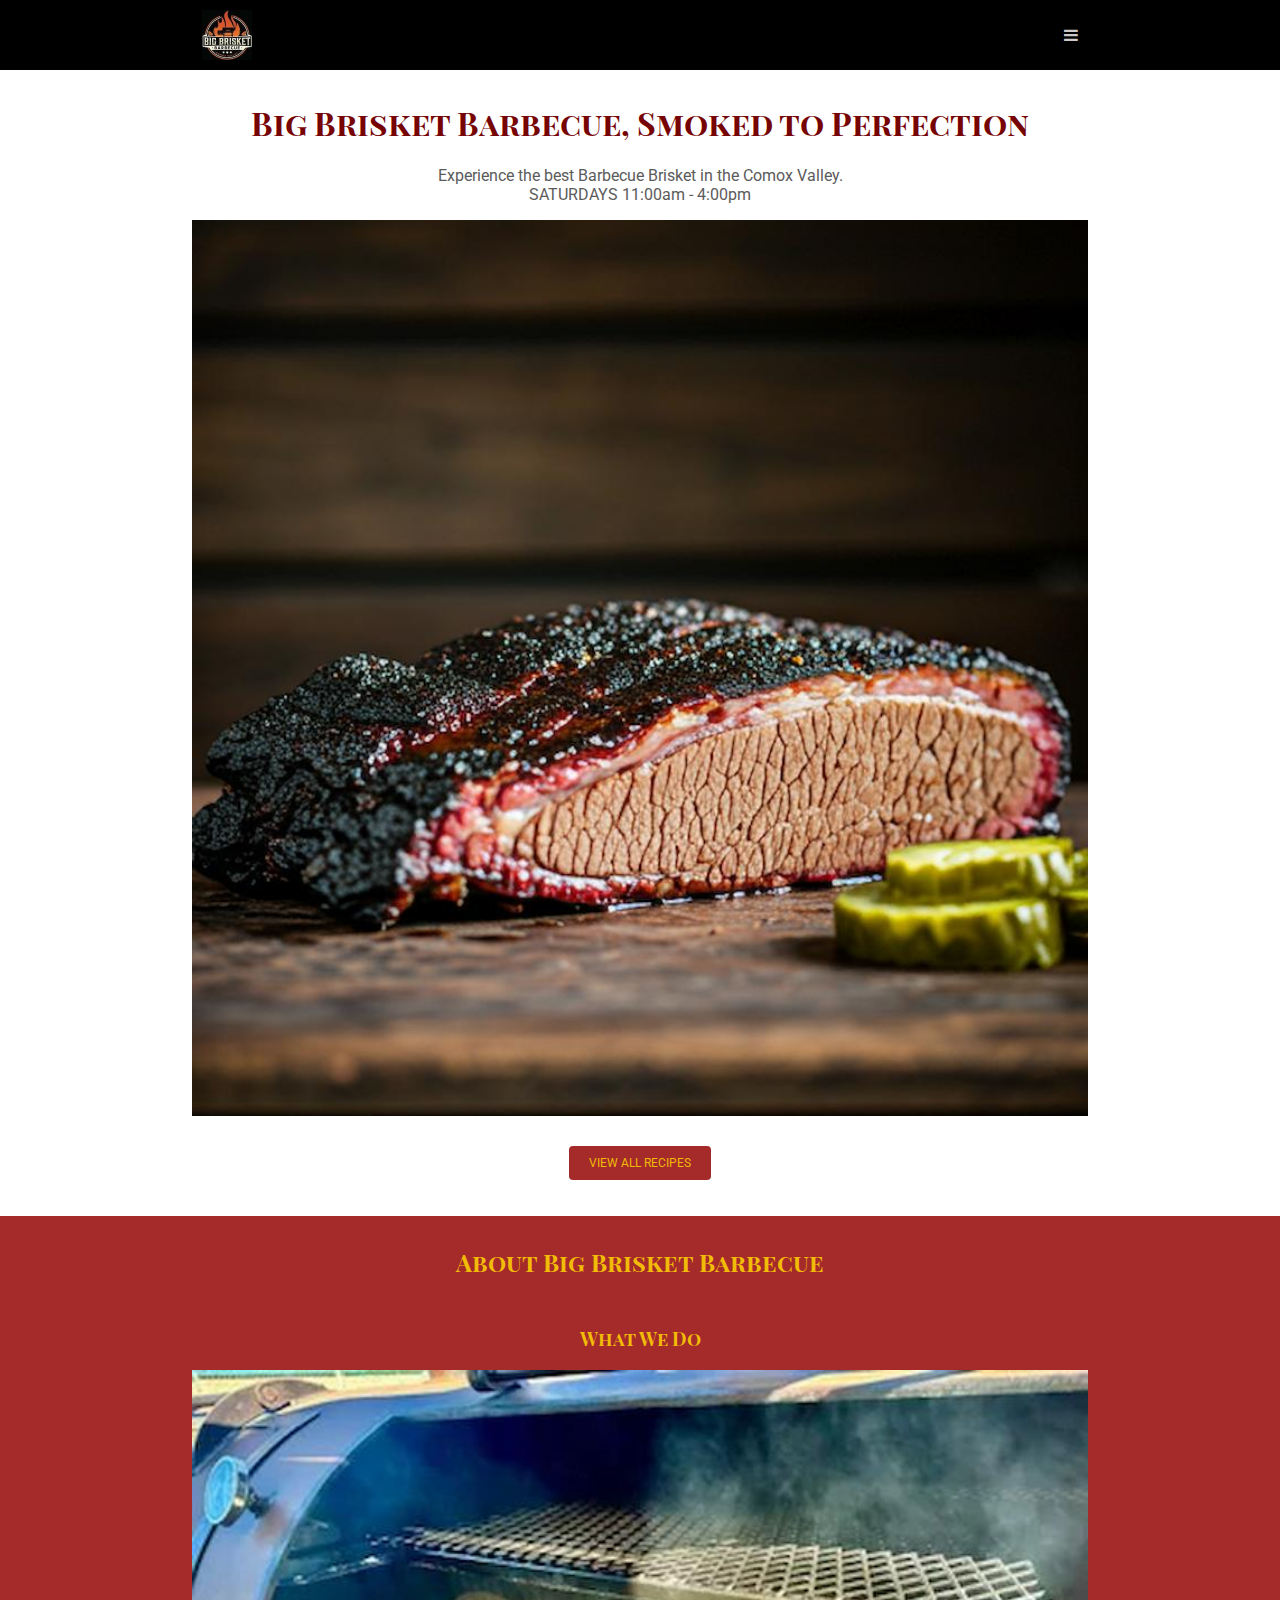
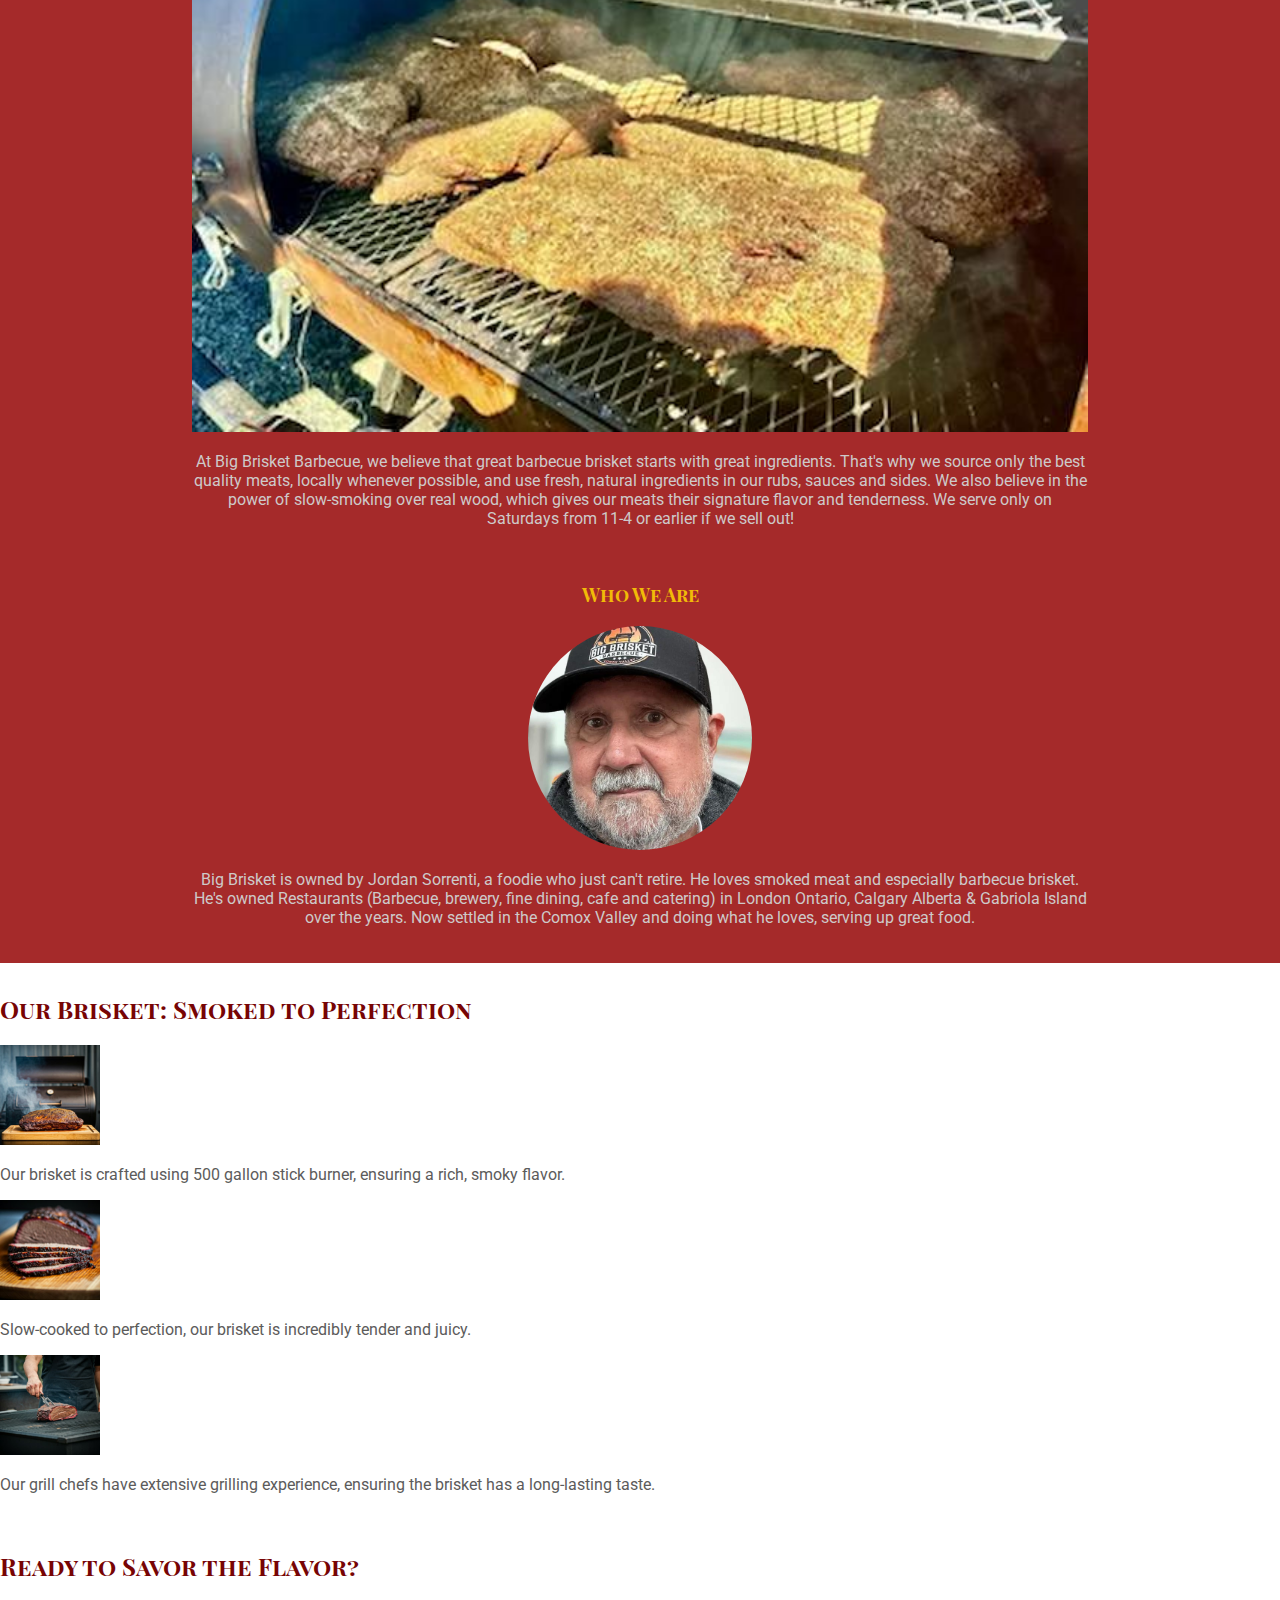
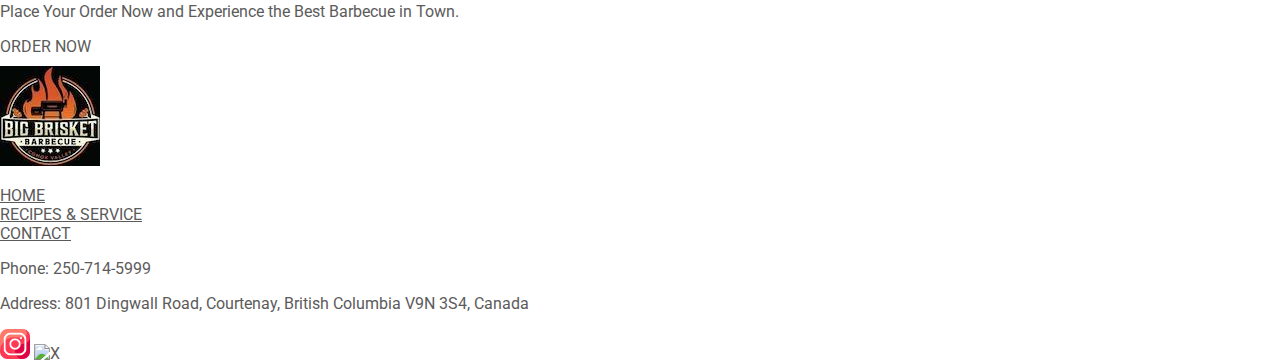
==== index.html @ aea3f378 "Style about-us section" ====
<!DOCTYPE html>
<html lang="en">

<head>
  <meta charset="UTF-8">
  <meta name="viewport" content="width=device-width, initial-scale=1.0">
  <title>Project</title>
  <link rel="stylesheet" href="style.css">
  <link rel="preconnect" href="https://fonts.googleapis.com">
  <link rel="preconnect" href="https://fonts.gstatic.com" crossorigin>
  <link rel="stylesheet" href="https://cdnjs.cloudflare.com/ajax/libs/font-awesome/4.7.0/css/font-awesome.min.css">
  <link rel="preconnect" href="https://fonts.googleapis.com">
<link rel="preconnect" href="https://fonts.gstatic.com" crossorigin>
  <link
    href="https://fonts.googleapis.com/css2?family=Playfair+Display+SC:wght@400;700&family=Roboto:wght@400;700&display=swap"
    rel="stylesheet">
</head>

<body>
  <header class="logo-background">
    <div class="content-width">
      <img src="./images/logo.jpg" width="50" alt="Logo">
    <nav>
      <ul id="nav-items">
        <li><a href="./index.html">Home</a></li>
          <li><a href="./recipes-service.html">Recipes & Services</a></li>
        <li><a href="./contact.html">Contact</a></li>
      </ul>
        <a class="toggle" onclick="showNav()"><i class="fa fa-bars" aria-hidden="true"></i></a>
    </nav>
    </div>
  </header>
  <main>
    <section class="hero content-width">
      <h1>Big Brisket Barbecue, Smoked to Perfection</h1>
      <p>
        Experience the best Barbecue Brisket in the Comox Valley. <br>SATURDAYS 11:00am - 4:00pm
      </p>
      <img src="./images/hero.jpg" width="100" alt="Big Brisket Barbecue"> <!-- This image is generated by GPT -->
      <a class="button dark-background" href="./recipes-service.html">View All Recipes</a>
    </section>
    <section class="about-us dark-background">
      <div class="content-width"> <!-- Add div here so that background could cover whole width -->
      <h2>About Big Brisket Barbecue</h2>
      <section>
        <h3>What We Do</h3>
        <img src="./images/what-we-do.jpg" width="100" alt="What we do">
          <p>At Big Brisket Barbecue, we believe that great barbecue brisket starts with great ingredients. That's why
            we
            source only the best quality meats, locally whenever possible, and use fresh, natural ingredients in our
            rubs,
          sauces and sides. We also believe in the power of slow-smoking over real wood, which gives our meats their
          signature flavor and tenderness. We serve only on Saturdays from 11-4 or earlier if we sell out!</p>
      </section>
      <section>
        <h3>Who We Are</h3>
          <img id="who-are-we" src="./images/who-are-we.jpg" width="100" alt="Who we are">
          <p>Big Brisket is owned by Jordan Sorrenti, a foodie who just can't retire. He loves smoked meat and
            especially
          barbecue brisket. He's owned Restaurants (Barbecue, brewery, fine dining, cafe and catering) in London
          Ontario, Calgary Alberta & Gabriola Island over the years. Now settled in the Comox Valley and doing what he
          loves, serving up great food.</p>
      </section>
      </div>
    </section>
    <section class="benefits">
      <h2>Our Brisket: Smoked to Perfection</h2>
      <img src="./images/burner.jpg" width="100" alt="using 500 gallon stick burner"><!-- This image is generated by GPT -->
      <p>Our brisket is crafted using 500 gallon stick burner, ensuring a rich, smoky flavor.</p>
      <img src="./images/slow-cooked.jpg" width="100" alt="slow-cooked"><!-- This image is generated by GPT -->
      <p>Slow-cooked to perfection, our brisket is incredibly tender and juicy.</p>
      <img src="./images/skilled-chefs.jpg" width="100" alt="skilled chefs"><!-- This image is generated by GPT -->
      <p>Our grill chefs have extensive grilling experience, ensuring the brisket has a long-lasting taste.</p>
    </section>
    <section class="call-to-action">
      <h2>Ready to Savor the Flavor?</h2>
      <p>Place Your Order Now and Experience the Best Barbecue in Town.</p>
      <a href="./contact.html">Order Now</a>
    </section>
  </main>
  <footer>
    <img src="./images/logo.jpg" width="100" alt="Logo">
    <nav>
      <ul>
        <li><a href="./index.html">Home</a></li>
        <li><a href="./recipes-service.html">Recipes & Service</a></li>
        <li><a href="./contact.html">Contact</a></li>
      </ul>
    </nav>
    <p>Phone: <a href="tel: 250-714-5999">250-714-5999</a></p>
    <p>Address: 801 Dingwall Road, Courtenay, British Columbia V9N 3S4, Canada</p>
    <a><img src="./images/instagram.png" width="30" alt="Instagram"></a> <!-- This image is downloaded from www.freepik.com -->
    <a><img src="./images/x.png" width="30" alt="X"></a> <!-- This image is downloaded from www.freepik.com -->
  </footer>
  <script>
    function showNav() {
      var element = document.getElementById("nav-items");
      element.classList.toggle("show-items");
    }
  </script>
</body>

</html>
---- style.css ----
/*-------- GLOBAL STYLES --------*/
* {
    box-sizing: border-box;
    color: #5c5b5b;
}

html {
    font-size: 62.5%;
}

body {
    font-size: 1.6rem;
    font-family: "Roboto", sans-serif;
    margin: 0;
}

/*-------- TYPOGRAPHY --------*/
h1, h2, h3 {    /* Other headings are not used */
    font-family: "Playfair Display SC", serif;
    color: #770404;
}

nav {
    margin: 0;
    padding: 0;
}

a {
    text-transform: uppercase;
    text-decoration: none;
}

ul {
    list-style-type: none;
    padding: 0;
}

li a {
    text-decoration-line: underline;
}

/*-------- UTILITY ---------*/
.content-width {
    width: 70%;
    min-width: 334px;
    margin: auto;
    text-align: center;
}

.logo-background { /* for those sections including a logo */
    background-color: black;
}

.dark-background {
    background-color: brown;
}

a.button {    
  color: #f1bb08;
  border-radius: 4px;
  font-size: 1.2rem;
  padding: 10px 20px;
  margin: 26px 0;
}

section {
    padding: 10px 0;
}

/*-------- HEADER --------*/
header * {
    color: #cec9c9;
}

header div {
    display: flex;
    justify-content: space-between;
    align-items: center;
    padding: 10px;
}

header nav {
    display: flex; /* style the toggle button and navigation list */
    align-items: center;
}

header ul {
    display: none;  /* by default, show hamburger nav only */
}

ul.show-items { /* show navigation items when clicking on toggle button */
    display: flex;
    flex-direction: column;
    align-items: flex-start;
    width: auto;
    margin: 0;
    padding: 0;
    margin-right: 10px;
    font-size: xx-small;
}
/*-------- end of HEADER --------*/

/*-------- HERO SECTION --------*/
section.hero img {
    width: 100%;
}

section.hero a {
    display: inline-block;
}
/*-------- end of HERO SECTION --------*/

/*-------- ABOUT-US SECTION --------*/
section.about-us h2, h3 {
    color: #f1bb08;
}

section.about-us p {
    color: #cec9c9; 
}

section.about-us img {
    width: 100%;
}

img#who-are-we {
    width: 25%;
    border-radius: 50%;
}
/*-------- end of ABOUT-US SECTION --------*/
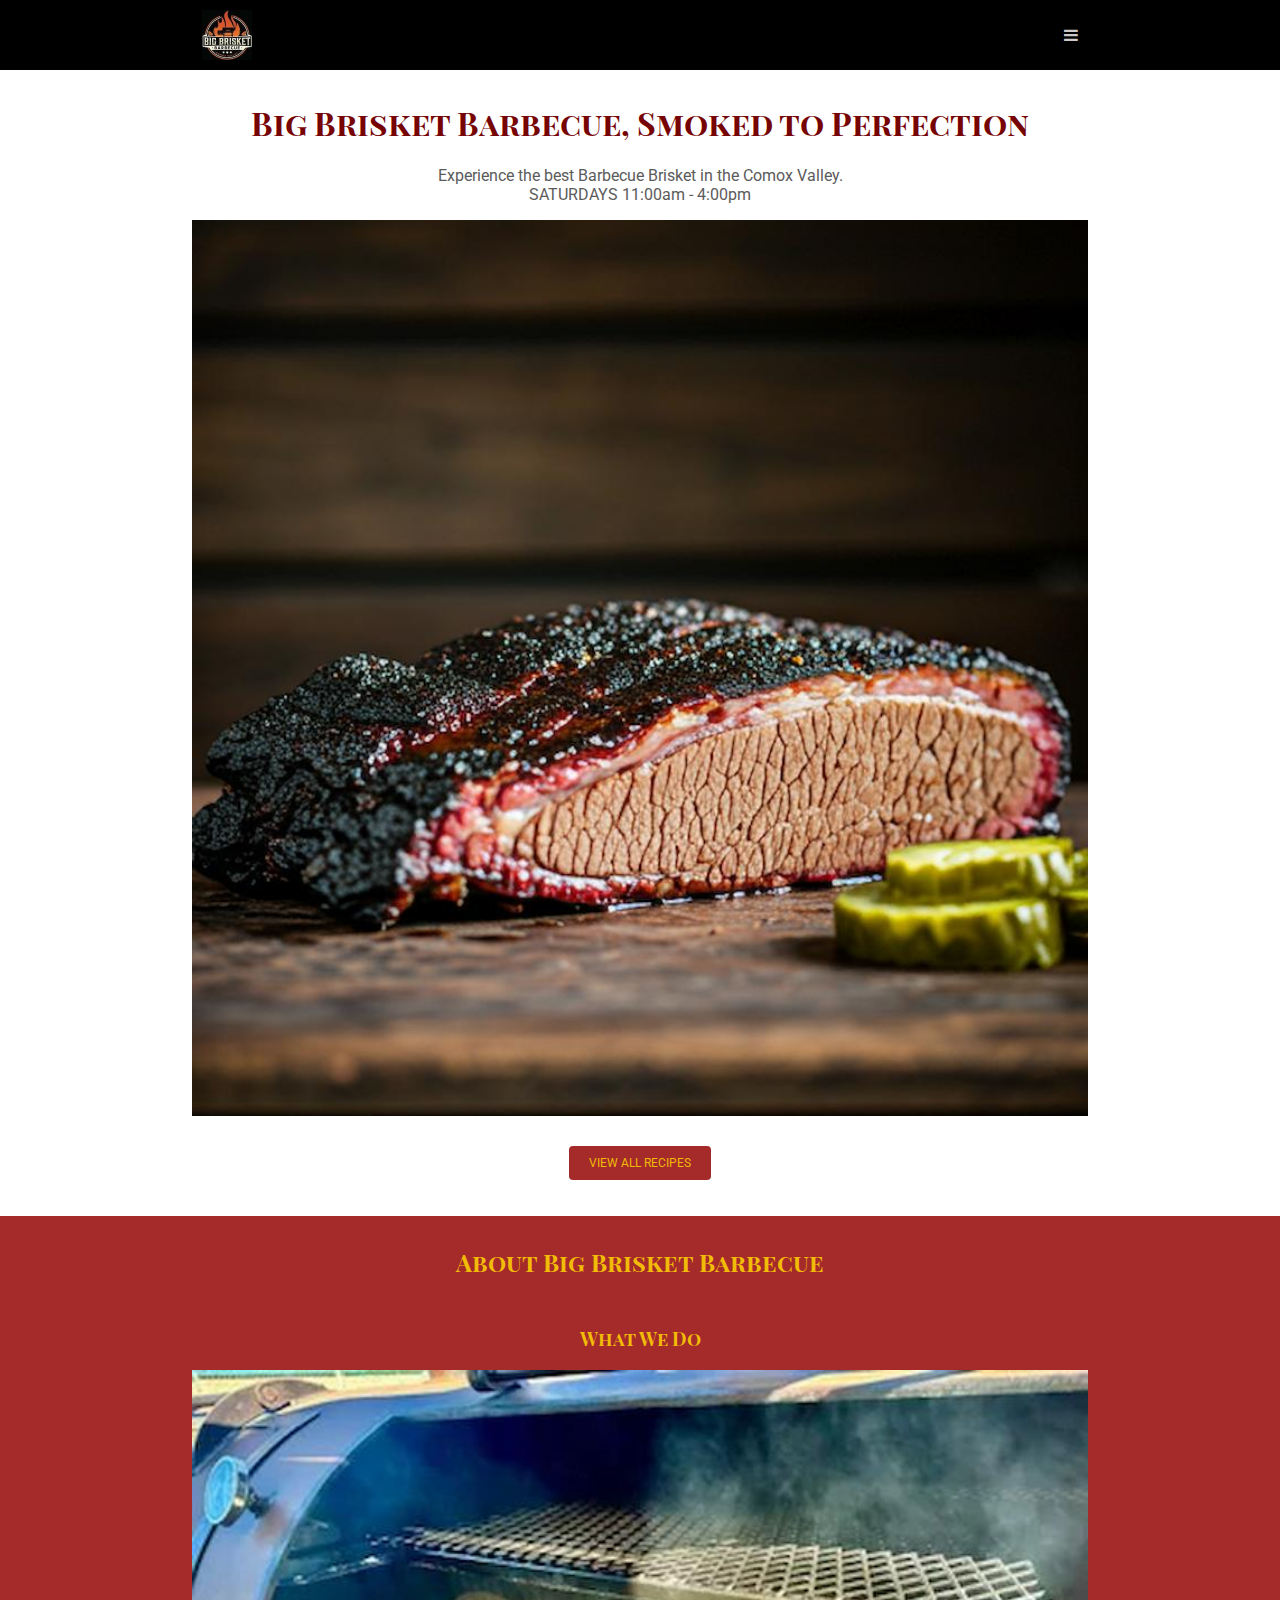
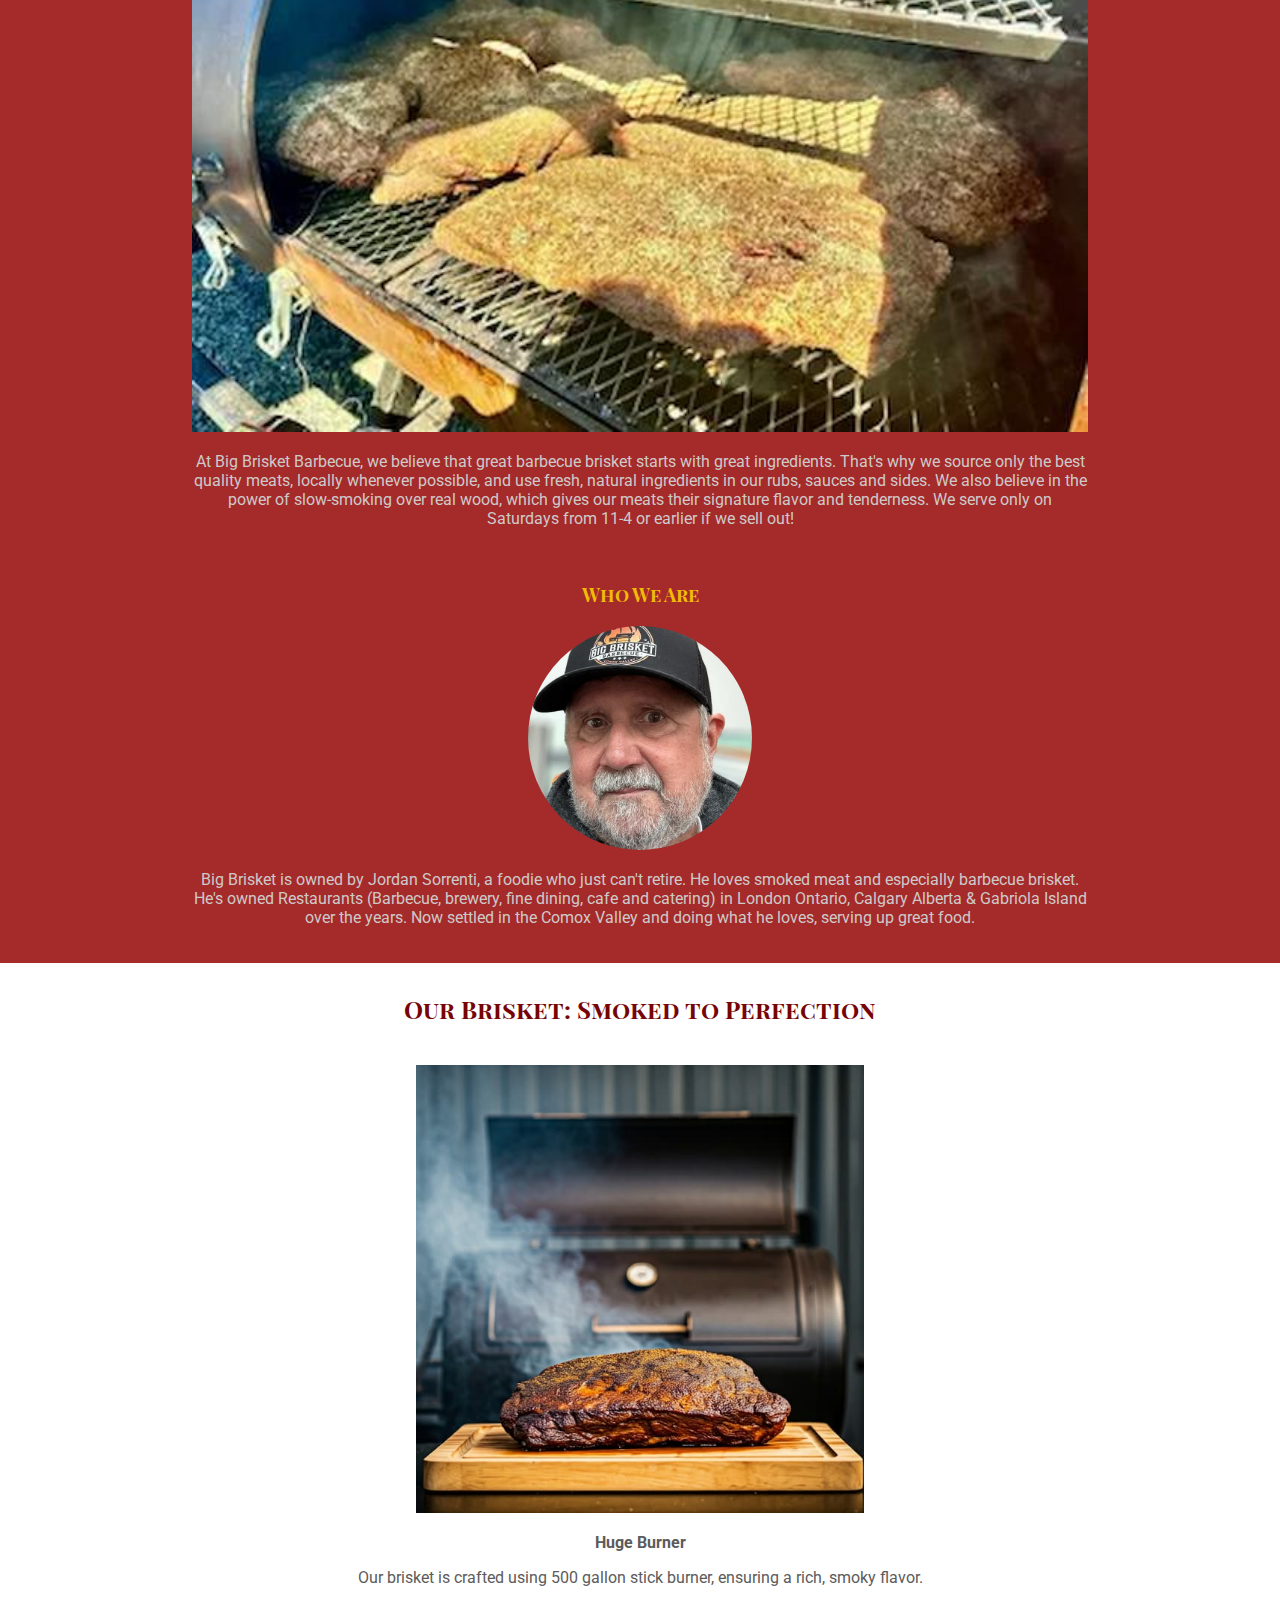
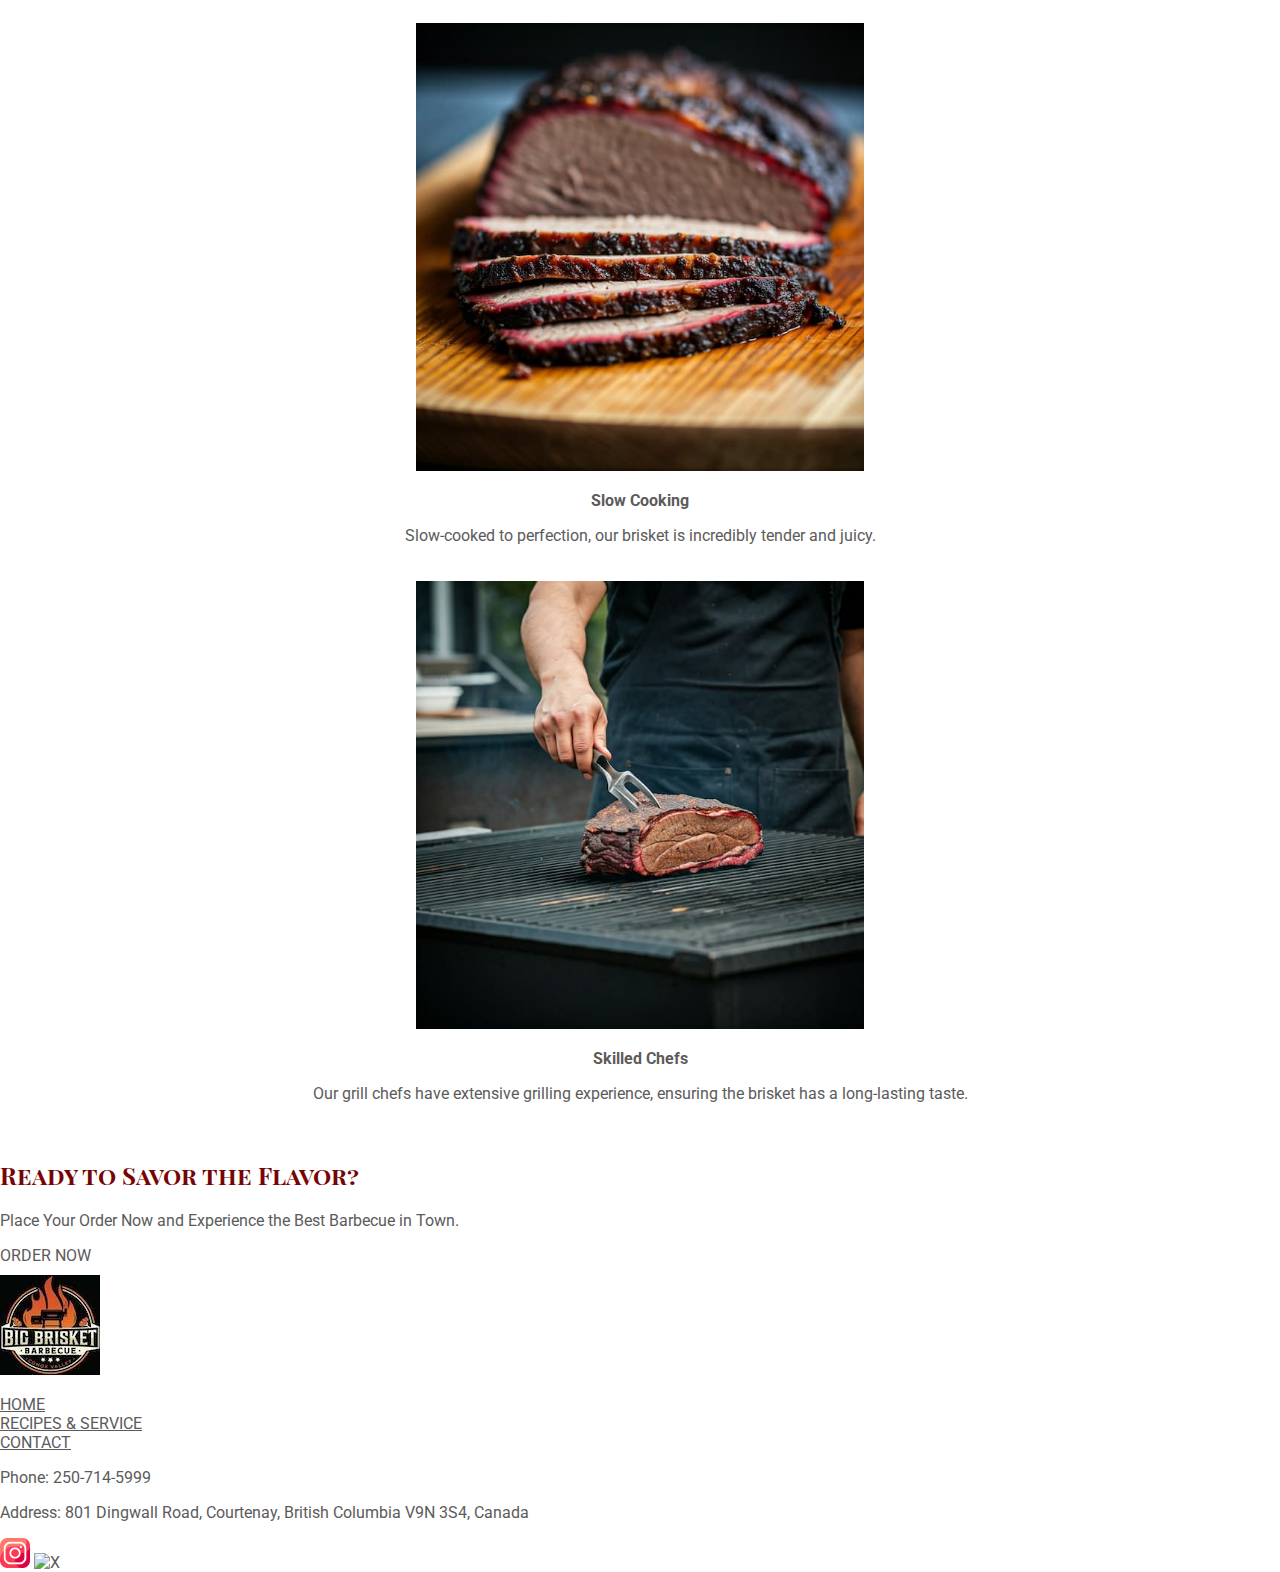
==== commit 75b2c6b6: "Style benefits section" ====
--- a/index.html
+++ b/index.html
@@ -63,14 +63,24 @@
       </section>
       </div>
     </section>
-    <section class="benefits">
+    <section class="benefits content-width">
       <h2>Our Brisket: Smoked to Perfection</h2>
-      <img src="./images/burner.jpg" width="100" alt="using 500 gallon stick burner"><!-- This image is generated by GPT -->
+      <div class="benefits">
+        <img src="./images/burner.jpg" width="100"
+          alt="using 500 gallon stick burner"><!-- This image is generated by GPT -->
+        <p><strong>Huge Burner</strong></p>
       <p>Our brisket is crafted using 500 gallon stick burner, ensuring a rich, smoky flavor.</p>
+      </div>
+      <div class="benefits">
       <img src="./images/slow-cooked.jpg" width="100" alt="slow-cooked"><!-- This image is generated by GPT -->
+        <p><strong>Slow Cooking</strong></p>
       <p>Slow-cooked to perfection, our brisket is incredibly tender and juicy.</p>
+      </div>
+      <div class="benefits">
       <img src="./images/skilled-chefs.jpg" width="100" alt="skilled chefs"><!-- This image is generated by GPT -->
+        <p><strong>Skilled Chefs</strong></p>
       <p>Our grill chefs have extensive grilling experience, ensuring the brisket has a long-lasting taste.</p>
+      </div>
     </section>
     <section class="call-to-action">
       <h2>Ready to Savor the Flavor?</h2>
--- a/style.css
+++ b/style.css
@@ -129,3 +129,13 @@
 }
 /*-------- end of ABOUT-US SECTION --------*/
 
+/*-------- BENEFITS SECTION --------*/
+section.benefits div.benefits {
+    padding-top: 20px;
+}
+
+section.benefits img {
+    width: 50%;
+}
+/*-------- end of BENEFITS SECTION --------*/
+
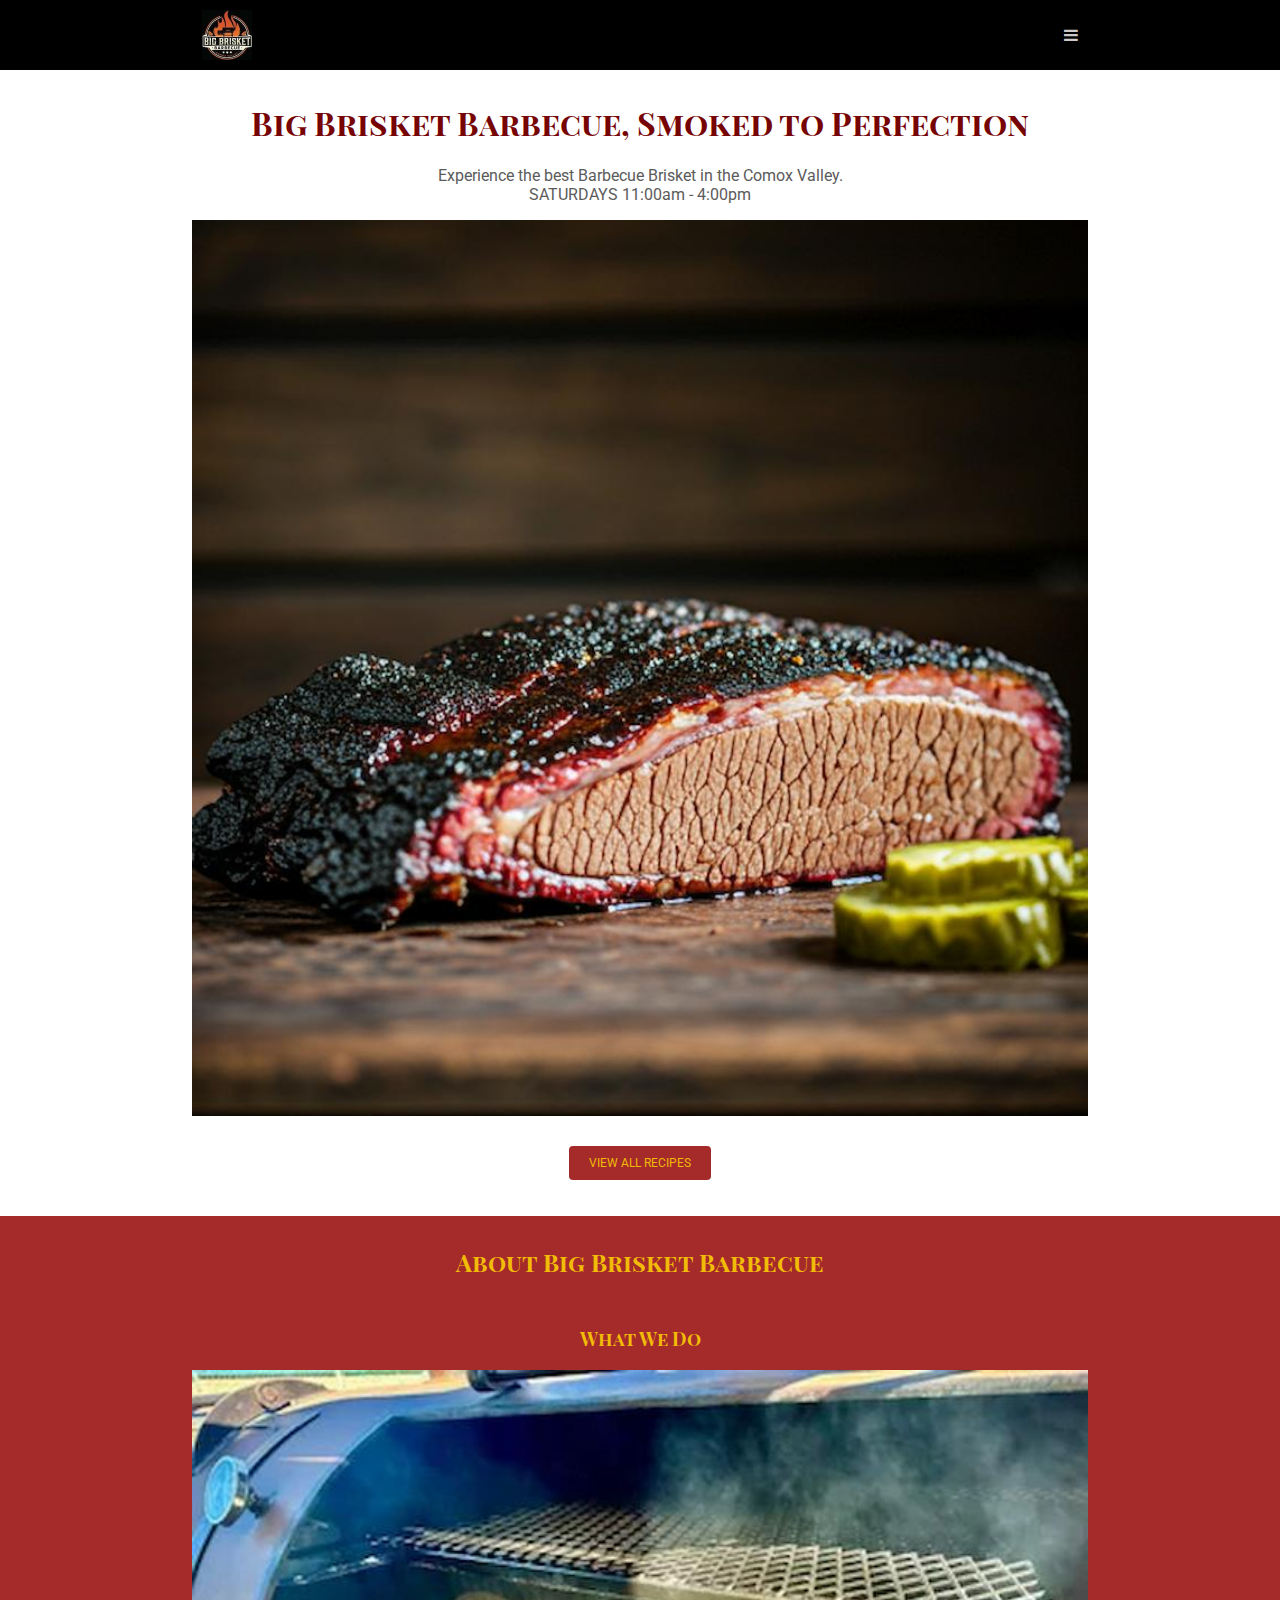
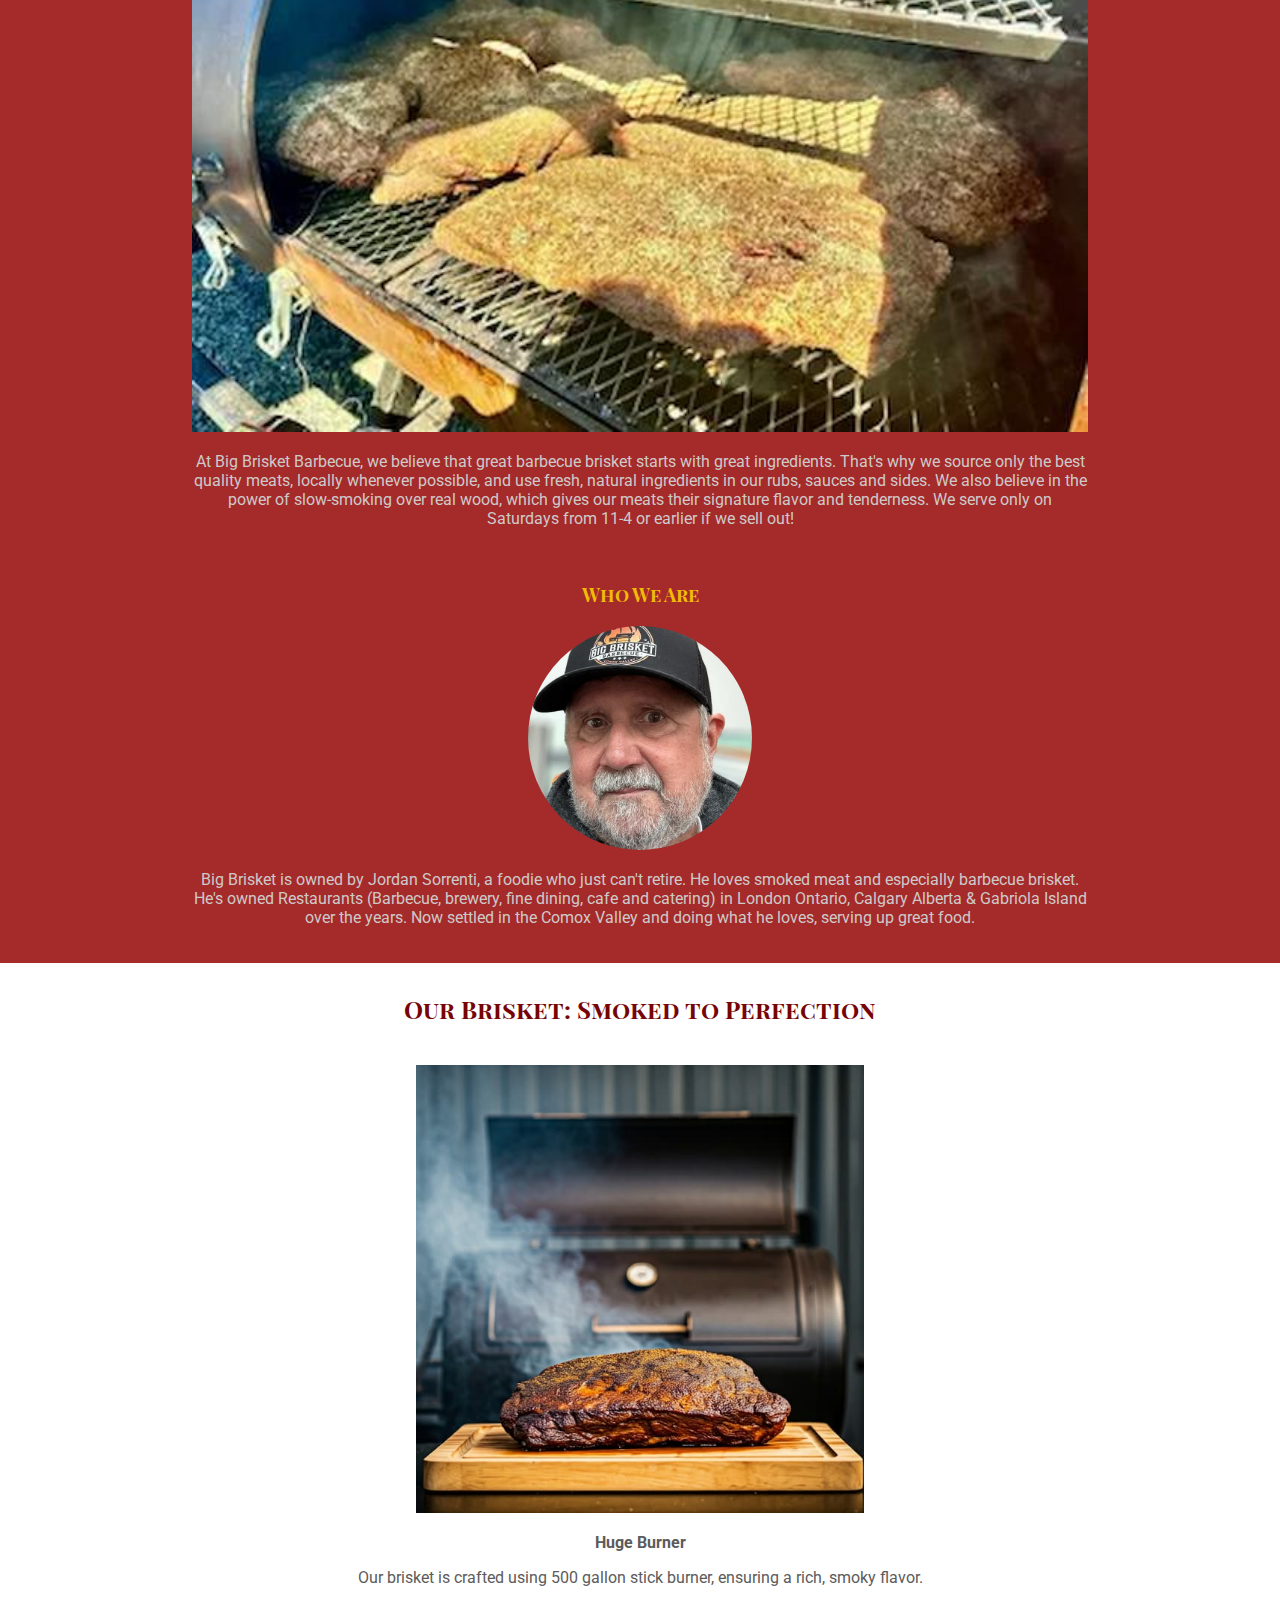
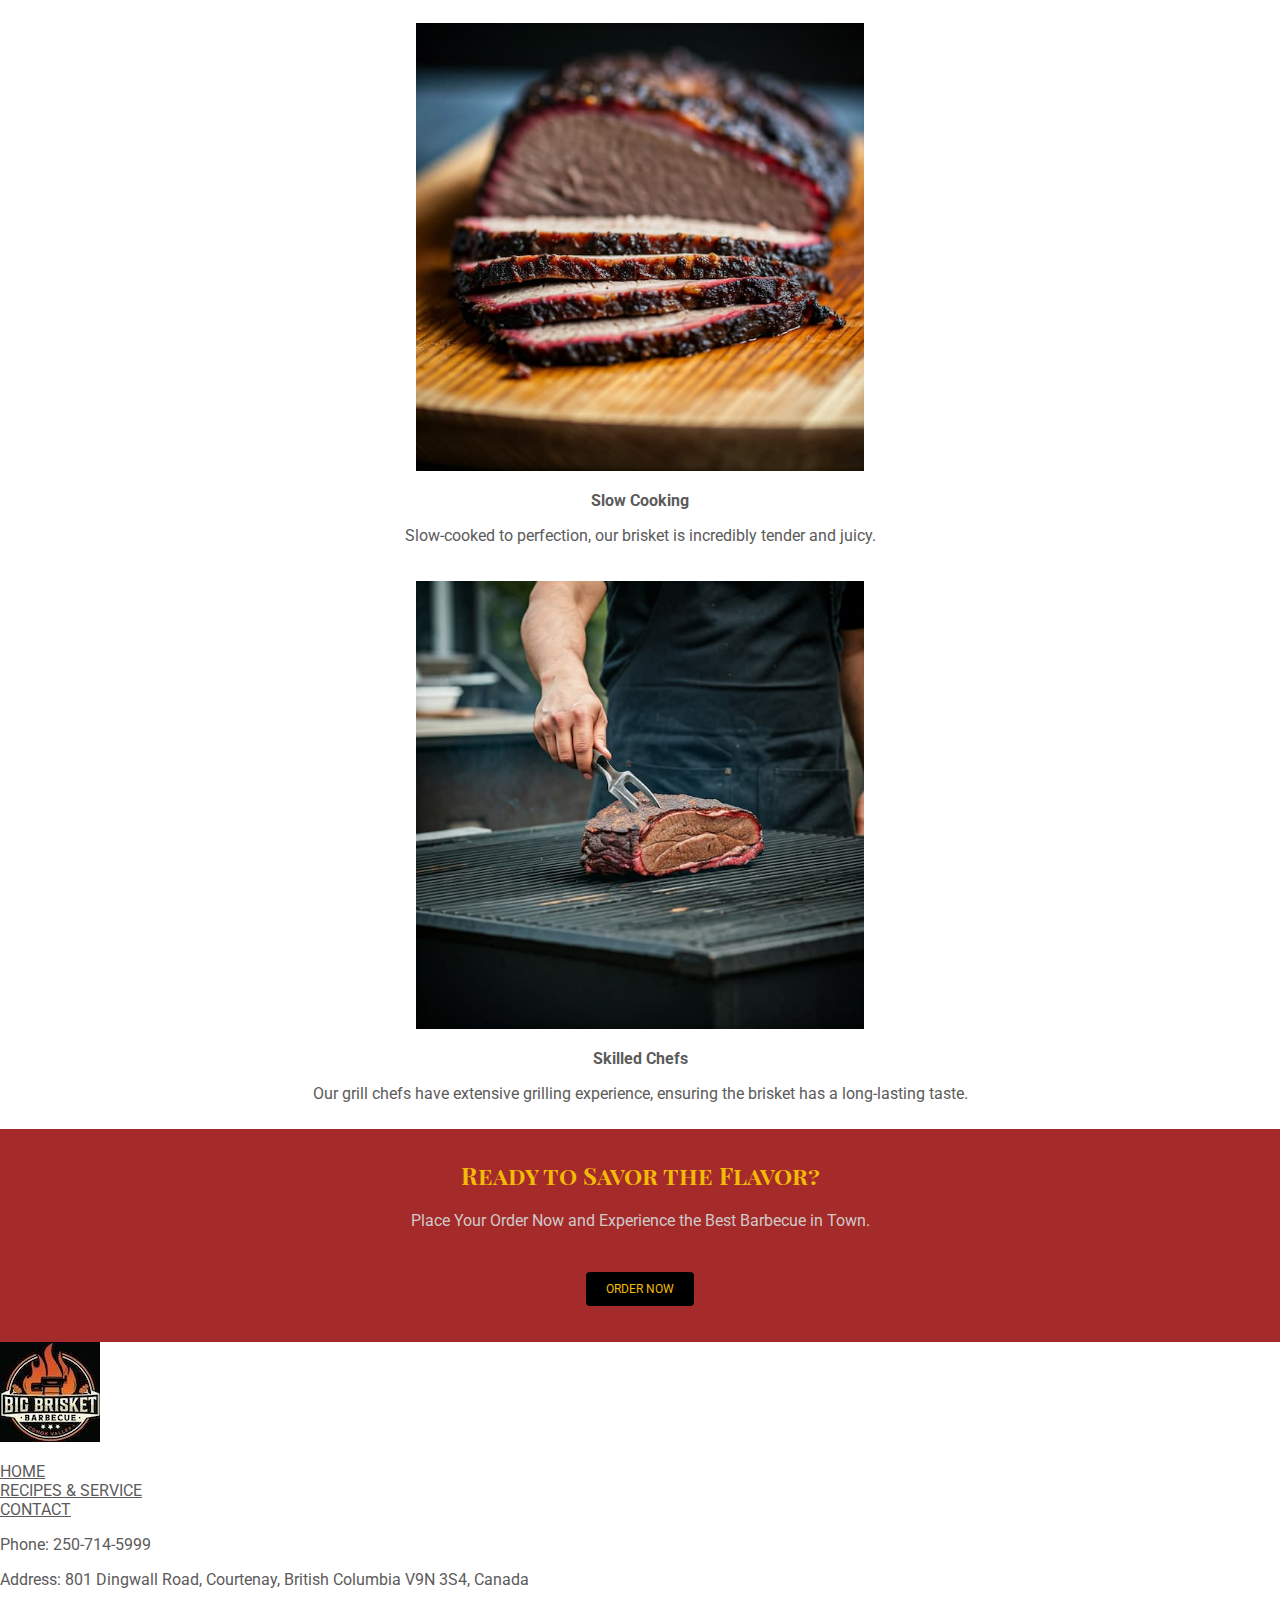
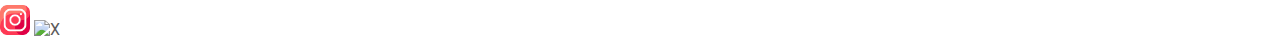
==== commit 9572d06e: "Style call-to-action section" ====
--- a/index.html
+++ b/index.html
@@ -82,10 +82,12 @@
       <p>Our grill chefs have extensive grilling experience, ensuring the brisket has a long-lasting taste.</p>
       </div>
     </section>
-    <section class="call-to-action">
+    <section class="call-to-action dark-background">
+      <div class="content-width"> <!-- Add div here so that background could cover whole width -->
       <h2>Ready to Savor the Flavor?</h2>
       <p>Place Your Order Now and Experience the Best Barbecue in Town.</p>
-      <a href="./contact.html">Order Now</a>
+        <a class="button" href="./contact.html">Order Now</a>
+      </div>
     </section>
   </main>
   <footer>
--- a/style.css
+++ b/style.css
@@ -139,3 +139,19 @@
 }
 /*-------- end of BENEFITS SECTION --------*/
 
+/*-------- CALL-TO-ACTION SECTION --------*/
+section.call-to-action h2 {
+    color: #f1bb08;
+}
+
+section.call-to-action p {
+    color: #cec9c9; 
+}
+
+section.call-to-action a {
+    /* background-color: #302f2f; */
+    background-color: black;
+    display: inline-block;
+}
+/*-------- end of CALL-TO-ACTION SECTION --------*/
+
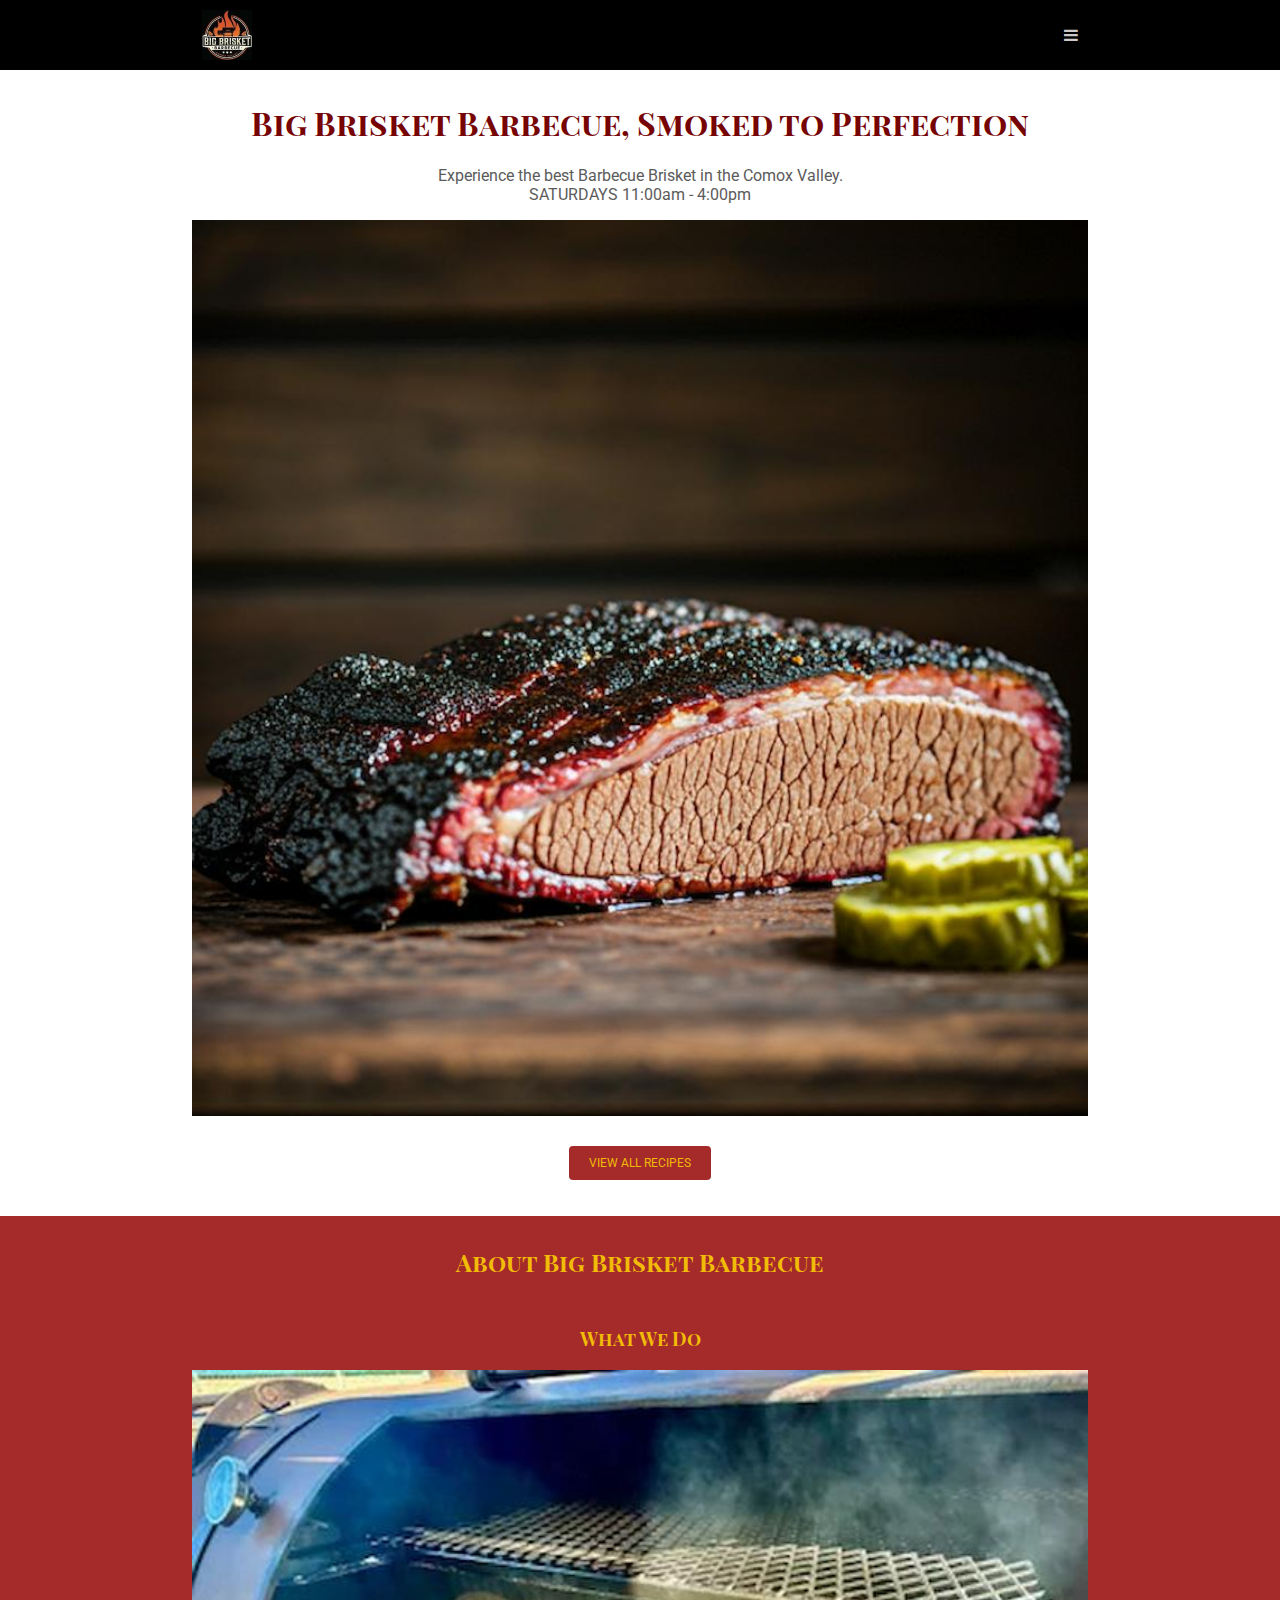
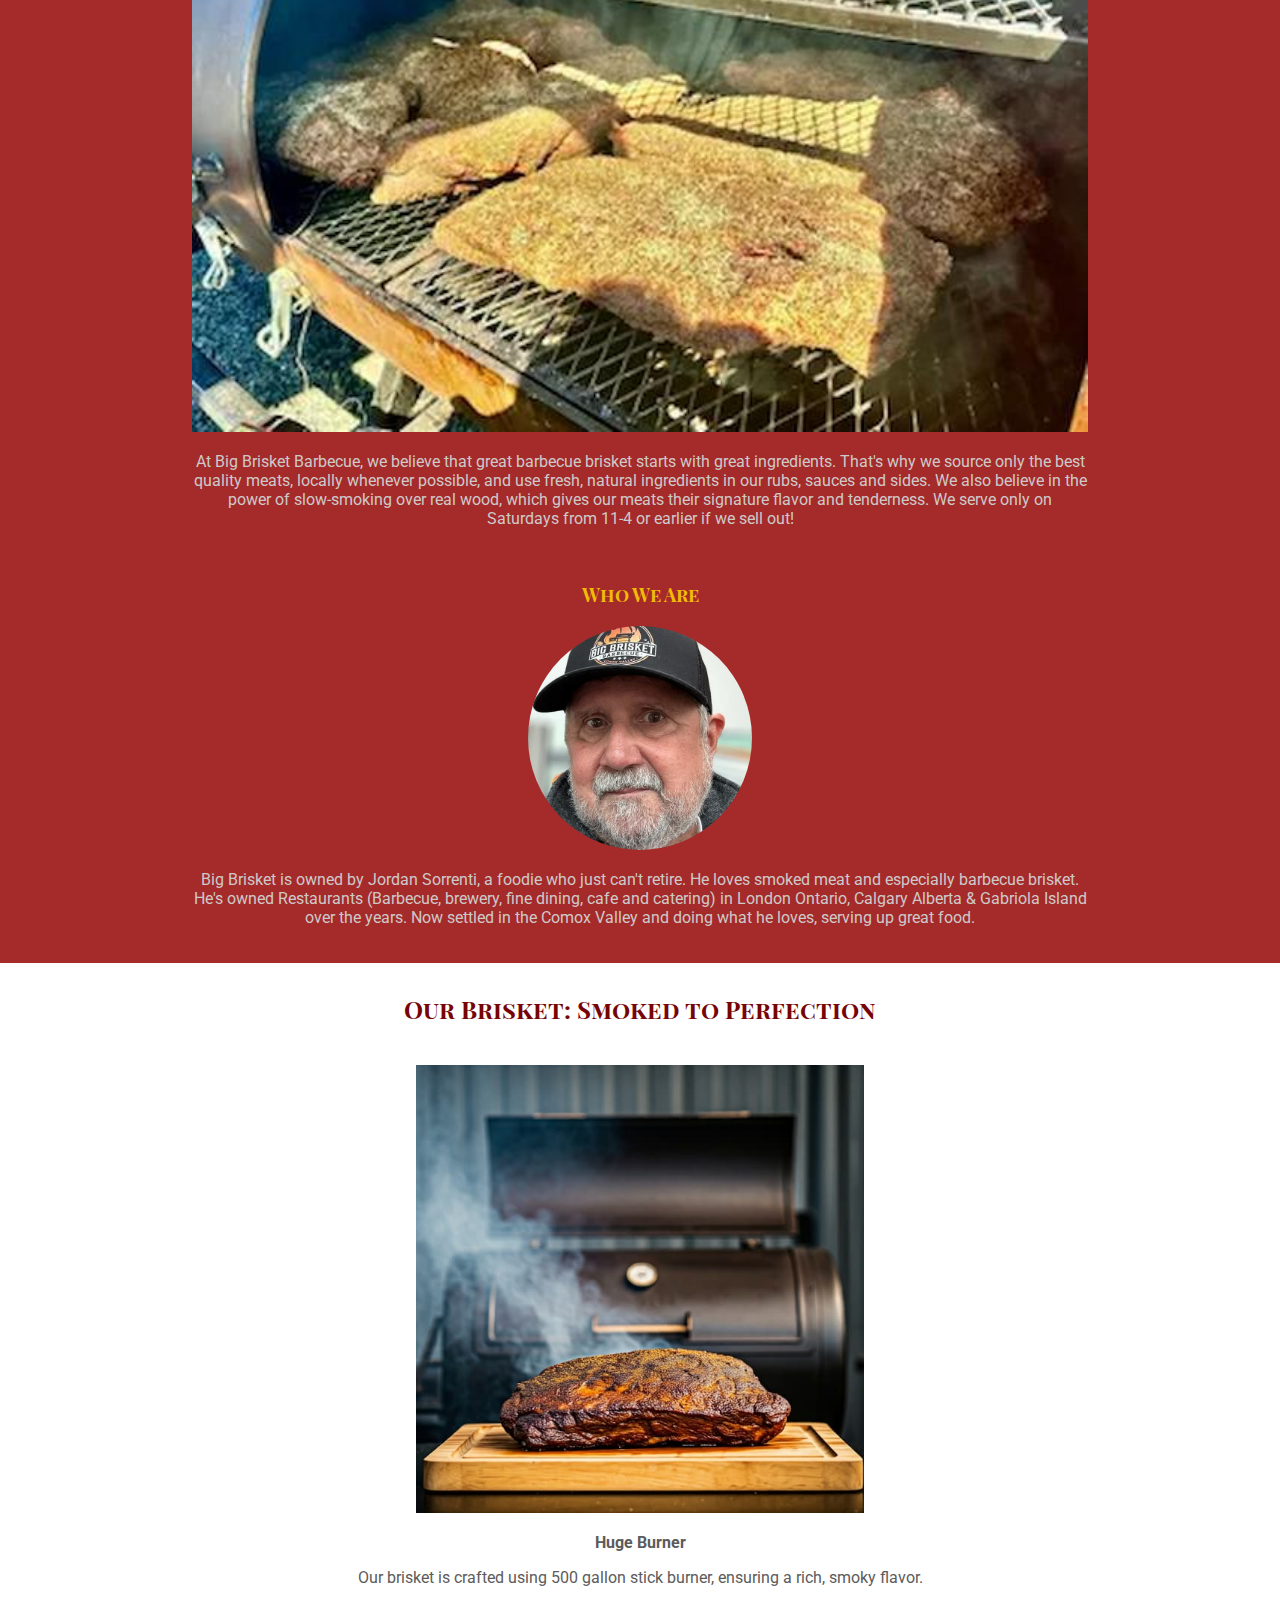
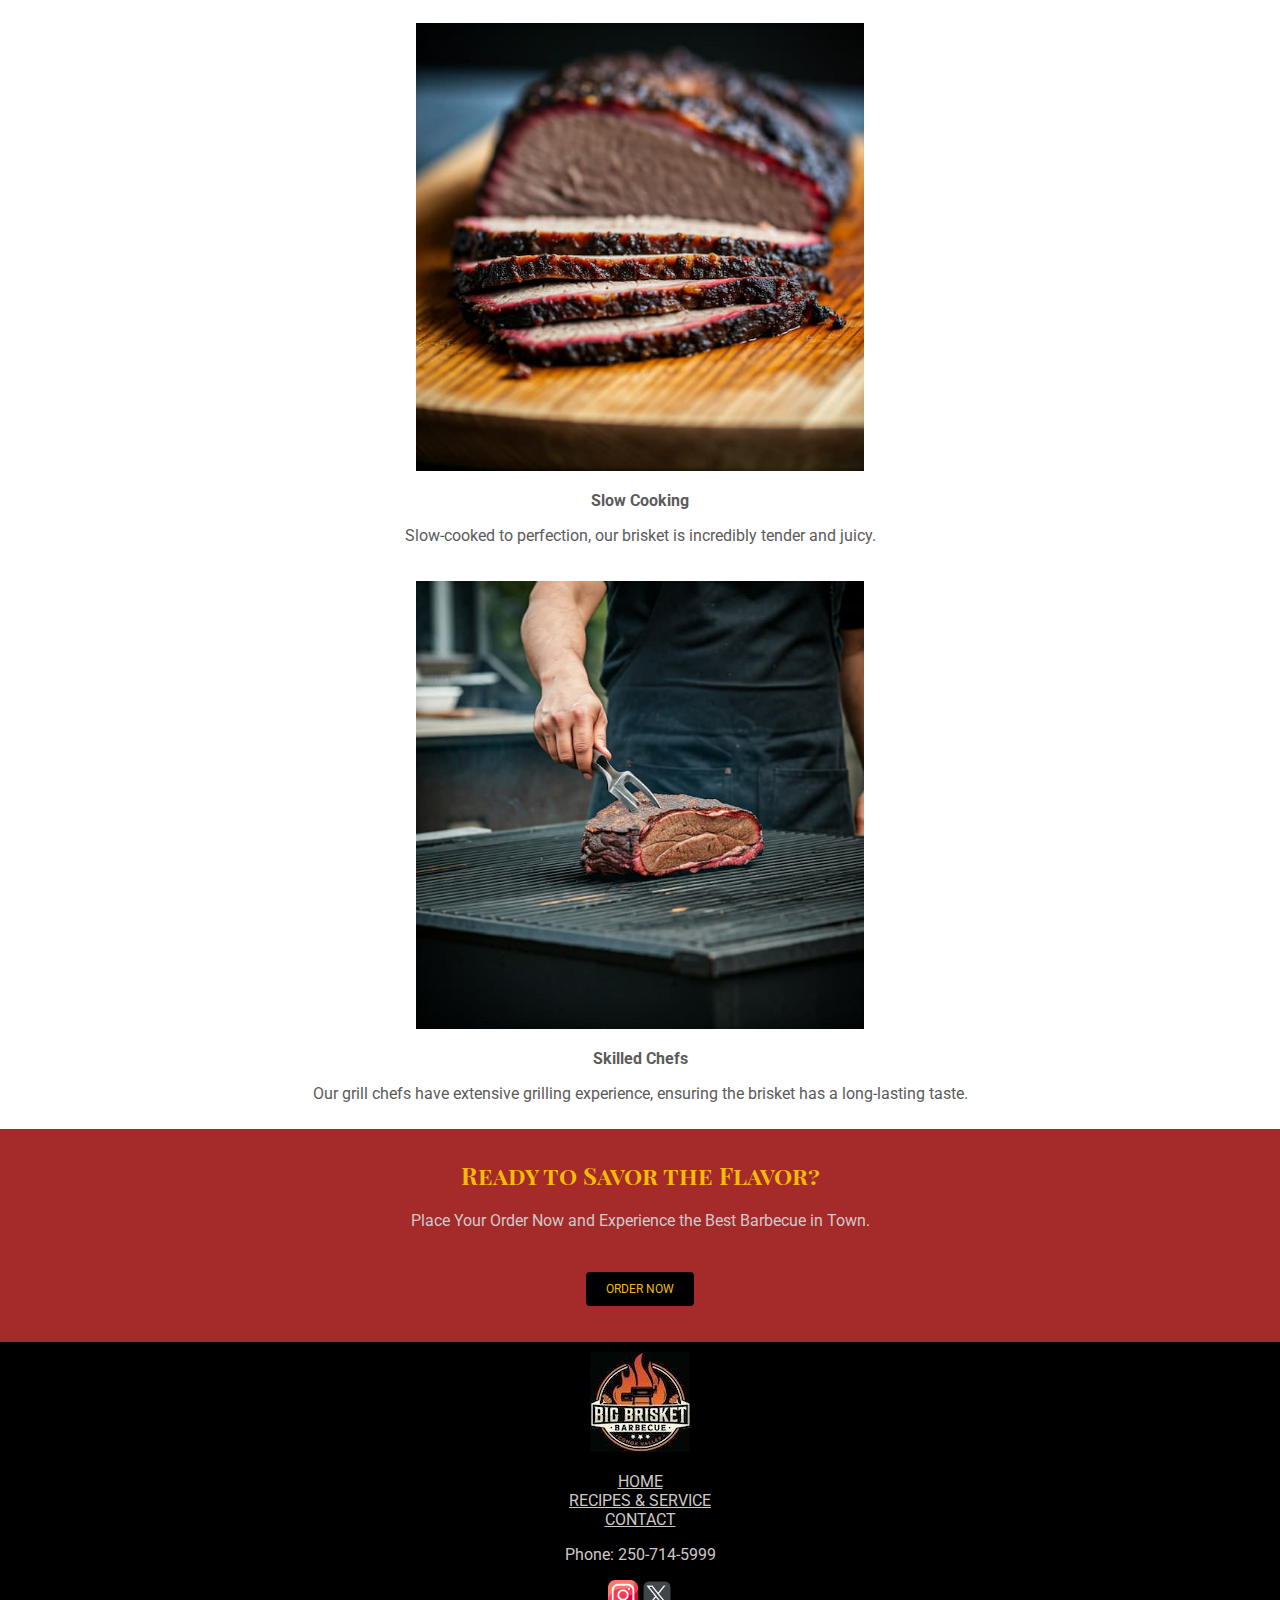
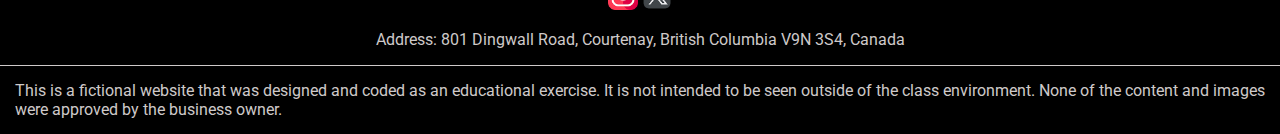
==== commit 0f625394: "Style footer section" ====
--- a/index.html
+++ b/index.html
@@ -10,7 +10,7 @@
   <link rel="preconnect" href="https://fonts.gstatic.com" crossorigin>
   <link rel="stylesheet" href="https://cdnjs.cloudflare.com/ajax/libs/font-awesome/4.7.0/css/font-awesome.min.css">
   <link rel="preconnect" href="https://fonts.googleapis.com">
-<link rel="preconnect" href="https://fonts.gstatic.com" crossorigin>
+  <link rel="preconnect" href="https://fonts.gstatic.com" crossorigin>
   <link
     href="https://fonts.googleapis.com/css2?family=Playfair+Display+SC:wght@400;700&family=Roboto:wght@400;700&display=swap"
     rel="stylesheet">
@@ -20,14 +20,14 @@
   <header class="logo-background">
     <div class="content-width">
       <img src="./images/logo.jpg" width="50" alt="Logo">
-    <nav>
-      <ul id="nav-items">
-        <li><a href="./index.html">Home</a></li>
+      <nav>
+        <ul id="nav-items">
+          <li><a href="./index.html">Home</a></li>
           <li><a href="./recipes-service.html">Recipes & Services</a></li>
-        <li><a href="./contact.html">Contact</a></li>
-      </ul>
+          <li><a href="./contact.html">Contact</a></li>
+        </ul>
         <a class="toggle" onclick="showNav()"><i class="fa fa-bars" aria-hidden="true"></i></a>
-    </nav>
+      </nav>
     </div>
   </header>
   <main>
@@ -41,26 +41,26 @@
     </section>
     <section class="about-us dark-background">
       <div class="content-width"> <!-- Add div here so that background could cover whole width -->
-      <h2>About Big Brisket Barbecue</h2>
-      <section>
-        <h3>What We Do</h3>
-        <img src="./images/what-we-do.jpg" width="100" alt="What we do">
+        <h2>About Big Brisket Barbecue</h2>
+        <section>
+          <h3>What We Do</h3>
+          <img src="./images/what-we-do.jpg" width="100" alt="What we do">
           <p>At Big Brisket Barbecue, we believe that great barbecue brisket starts with great ingredients. That's why
             we
             source only the best quality meats, locally whenever possible, and use fresh, natural ingredients in our
             rubs,
-          sauces and sides. We also believe in the power of slow-smoking over real wood, which gives our meats their
-          signature flavor and tenderness. We serve only on Saturdays from 11-4 or earlier if we sell out!</p>
-      </section>
-      <section>
-        <h3>Who We Are</h3>
+            sauces and sides. We also believe in the power of slow-smoking over real wood, which gives our meats their
+            signature flavor and tenderness. We serve only on Saturdays from 11-4 or earlier if we sell out!</p>
+        </section>
+        <section>
+          <h3>Who We Are</h3>
           <img id="who-are-we" src="./images/who-are-we.jpg" width="100" alt="Who we are">
           <p>Big Brisket is owned by Jordan Sorrenti, a foodie who just can't retire. He loves smoked meat and
             especially
-          barbecue brisket. He's owned Restaurants (Barbecue, brewery, fine dining, cafe and catering) in London
-          Ontario, Calgary Alberta & Gabriola Island over the years. Now settled in the Comox Valley and doing what he
-          loves, serving up great food.</p>
-      </section>
+            barbecue brisket. He's owned Restaurants (Barbecue, brewery, fine dining, cafe and catering) in London
+            Ontario, Calgary Alberta & Gabriola Island over the years. Now settled in the Comox Valley and doing what he
+            loves, serving up great food.</p>
+        </section>
       </div>
     </section>
     <section class="benefits content-width">
@@ -69,40 +69,53 @@
         <img src="./images/burner.jpg" width="100"
           alt="using 500 gallon stick burner"><!-- This image is generated by GPT -->
         <p><strong>Huge Burner</strong></p>
-      <p>Our brisket is crafted using 500 gallon stick burner, ensuring a rich, smoky flavor.</p>
+        <p>Our brisket is crafted using 500 gallon stick burner, ensuring a rich, smoky flavor.</p>
       </div>
       <div class="benefits">
-      <img src="./images/slow-cooked.jpg" width="100" alt="slow-cooked"><!-- This image is generated by GPT -->
+        <img src="./images/slow-cooked.jpg" width="100" alt="slow-cooked"><!-- This image is generated by GPT -->
         <p><strong>Slow Cooking</strong></p>
-      <p>Slow-cooked to perfection, our brisket is incredibly tender and juicy.</p>
+        <p>Slow-cooked to perfection, our brisket is incredibly tender and juicy.</p>
       </div>
       <div class="benefits">
-      <img src="./images/skilled-chefs.jpg" width="100" alt="skilled chefs"><!-- This image is generated by GPT -->
+        <img src="./images/skilled-chefs.jpg" width="100" alt="skilled chefs"><!-- This image is generated by GPT -->
         <p><strong>Skilled Chefs</strong></p>
-      <p>Our grill chefs have extensive grilling experience, ensuring the brisket has a long-lasting taste.</p>
+        <p>Our grill chefs have extensive grilling experience, ensuring the brisket has a long-lasting taste.</p>
       </div>
     </section>
     <section class="call-to-action dark-background">
       <div class="content-width"> <!-- Add div here so that background could cover whole width -->
-      <h2>Ready to Savor the Flavor?</h2>
-      <p>Place Your Order Now and Experience the Best Barbecue in Town.</p>
+        <h2>Ready to Savor the Flavor?</h2>
+        <p>Place Your Order Now and Experience the Best Barbecue in Town.</p>
         <a class="button" href="./contact.html">Order Now</a>
       </div>
     </section>
   </main>
-  <footer>
-    <img src="./images/logo.jpg" width="100" alt="Logo">
-    <nav>
-      <ul>
-        <li><a href="./index.html">Home</a></li>
-        <li><a href="./recipes-service.html">Recipes & Service</a></li>
-        <li><a href="./contact.html">Contact</a></li>
-      </ul>
-    </nav>
-    <p>Phone: <a href="tel: 250-714-5999">250-714-5999</a></p>
-    <p>Address: 801 Dingwall Road, Courtenay, British Columbia V9N 3S4, Canada</p>
-    <a><img src="./images/instagram.png" width="30" alt="Instagram"></a> <!-- This image is downloaded from www.freepik.com -->
-    <a><img src="./images/x.png" width="30" alt="X"></a> <!-- This image is downloaded from www.freepik.com -->
+  <footer class="logo-background">
+    <div class="content-width">
+      <img src="./images/logo.jpg" width="100" alt="Logo">
+      <nav>
+        <ul>
+          <li><a href="./index.html">Home</a></li>
+          <li><a href="./recipes-service.html">Recipes & Service</a></li>
+          <li><a href="./contact.html">Contact</a></li>
+        </ul>
+      </nav>
+      <div class="container">
+        <p>Phone: <a href="tel: 250-714-5999">250-714-5999</a></p>
+        <a>
+          <!-- This image is downloaded from www.freepik.com -->
+          <img src="./images/instagram.png" width="30" alt="Instagram">
+        </a>
+        <a>
+          <!-- This image is downloaded from www.freepik.com -->
+          <img src="./images/twitter.png" width="30" alt="Twitter">
+        </a>
+      </div>
+      <p>Address: 801 Dingwall Road, Courtenay, British Columbia V9N 3S4, Canada</p>
+    </div>
+    <div class="disclaimer">This is a fictional website that was designed and coded as an educational exercise. It is
+      not intended to be seen outside of the class environment. None of the content and images were approved by the
+      business owner.</div>
   </footer>
   <script>
     function showNav() {
--- a/style.css
+++ b/style.css
@@ -155,3 +155,17 @@
 }
 /*-------- end of CALL-TO-ACTION SECTION --------*/
 
+/*-------- FOOTER --------*/
+footer {
+    padding-top: 10px;
+}
+
+footer * {
+    color: #cec9c9;
+}
+
+.disclaimer {
+    border-top: 1px solid;
+    padding: 15px;
+}
+/*-------- end of FOOTER --------*/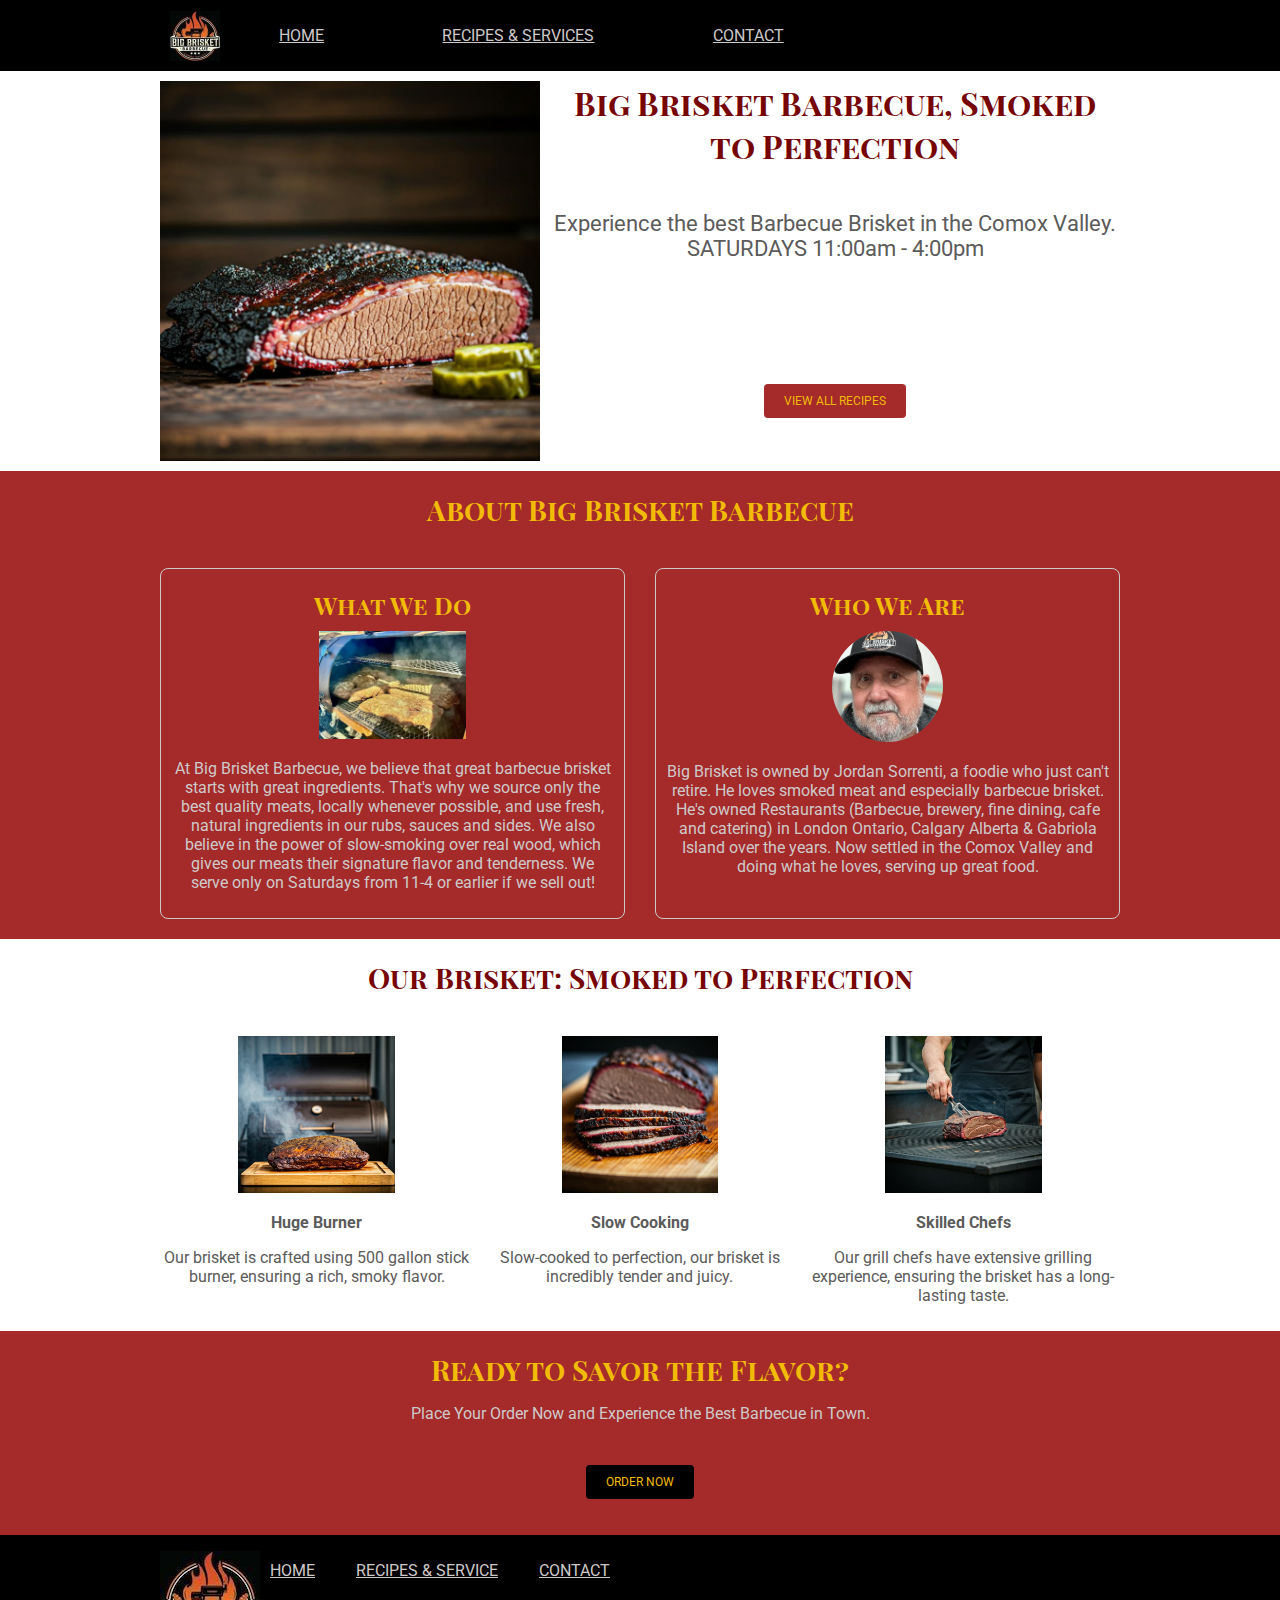
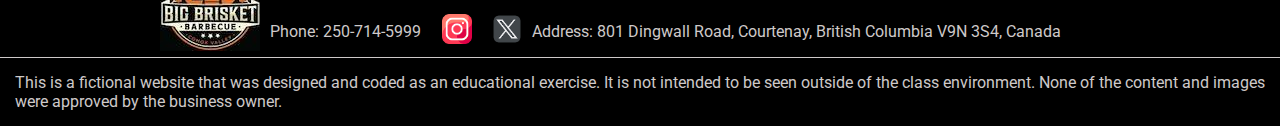
==== commit 9f128445: "Style for desktop" ====
--- a/index.html
+++ b/index.html
@@ -42,7 +42,7 @@
     <section class="about-us dark-background">
       <div class="content-width"> <!-- Add div here so that background could cover whole width -->
         <h2>About Big Brisket Barbecue</h2>
-        <section>
+        <section class="sub-about-us">
           <h3>What We Do</h3>
           <img src="./images/what-we-do.jpg" width="100" alt="What we do">
           <p>At Big Brisket Barbecue, we believe that great barbecue brisket starts with great ingredients. That's why
@@ -52,7 +52,7 @@
             sauces and sides. We also believe in the power of slow-smoking over real wood, which gives our meats their
             signature flavor and tenderness. We serve only on Saturdays from 11-4 or earlier if we sell out!</p>
         </section>
-        <section>
+        <section class="sub-about-us">
           <h3>Who We Are</h3>
           <img id="who-are-we" src="./images/who-are-we.jpg" width="100" alt="Who we are">
           <p>Big Brisket is owned by Jordan Sorrenti, a foodie who just can't retire. He loves smoked meat and
@@ -92,7 +92,7 @@
   </main>
   <footer class="logo-background">
     <div class="content-width">
-      <img src="./images/logo.jpg" width="100" alt="Logo">
+      <img class="logo" src="./images/logo.jpg" width="100" alt="Logo">
       <nav>
         <ul>
           <li><a href="./index.html">Home</a></li>
@@ -111,7 +111,7 @@
           <img src="./images/twitter.png" width="30" alt="Twitter">
         </a>
       </div>
-      <p>Address: 801 Dingwall Road, Courtenay, British Columbia V9N 3S4, Canada</p>
+      <p class="address">Address: 801 Dingwall Road, Courtenay, British Columbia V9N 3S4, Canada</p>
     </div>
     <div class="disclaimer">This is a fictional website that was designed and coded as an educational exercise. It is
       not intended to be seen outside of the class environment. None of the content and images were approved by the
--- a/style.css
+++ b/style.css
@@ -9,7 +9,7 @@
 }
 
 body {
-    font-size: 1.6rem;
+    font-size: 1.4rem;
     font-family: "Roboto", sans-serif;
     margin: 0;
 }
@@ -168,4 +168,154 @@
     border-top: 1px solid;
     padding: 15px;
 }
-/*-------- end of FOOTER --------*/+/*-------- end of FOOTER --------*/
+
+/*-------- LARGE DEVICES (desktops, 1200px and up) ---------*/
+@media only screen and (min-width: 1200px) {
+  body {
+    font-size: 1.6rem;
+  }
+
+  h1 {
+    font-size: 3.2rem;
+    margin: 0;
+  }
+
+  h2 {
+    font-size: 2.8rem;
+    margin: 10px 0;
+  }
+
+  h3 {
+    font-size: 2.4rem;
+    margin: 10px 0;
+  }
+
+  .content-width {
+    width: 75%;
+  }
+
+  /*-------- large HEADER --------*/
+  header nav {
+    display: initial;
+    width: 100%;
+  }
+
+  header ul {
+    width: 70%;
+    display: flex;
+    justify-content: space-around;
+  }
+
+  .toggle {
+    display: none;
+  }
+  /*-------- end of large HEADER --------*/
+
+  /*-------- large HERO SECTION --------*/
+  section.hero {
+    display: grid;
+    grid-template-columns: 2fr 3fr;
+    grid-template-rows: 1fr 1fr 1fr;
+    gap: 10px;
+  }
+
+  section.hero p {
+    font-size: 2.2rem;
+    padding: 0;
+    margin: 0;
+  }
+
+  section.hero img {
+    grid-column: 1;
+    grid-row: 1/4;
+  }
+
+  section.hero a {
+    margin: auto;
+  }
+  /*-------- end of large HERO SECTION --------*/
+
+  /*-------- large ABOUT-US SECTION --------*/
+  section.about-us div {
+    display: grid;
+    grid-template-columns: 1fr 1fr;
+    grid-template-rows: auto auto;
+    gap: 30px;
+    padding-bottom: 10px;
+  }
+
+  section.about-us .sub-about-us {
+    border: 1px solid #cec9c9;
+    border-radius: 8px;
+    padding: 10px;
+  }
+
+  section.about-us h2 {
+    grid-column: 1/3;
+  }
+
+  section.about-us img {
+    width: 33%;
+  }
+  /*-------- end of large ABOUT-US SECTION --------*/
+
+  /*-------- large BENEFITS SECTION --------*/
+  section.benefits {
+    display: grid;
+    grid-template-columns: 1fr 1fr 1fr;
+    grid-template-rows: auto auto;
+    gap: 10px;
+  }
+
+  section.benefits h2 {
+    grid-column: 1/4;
+  }
+  /*-------- end of large BENEFITS SECTION --------*/
+
+  /*-------- large CALL-TO-ACTION SECTION --------*/
+  /* no change */
+
+  /*-------- large FOOTER --------*/
+  footer div.content-width {
+    display: grid;
+    grid-template-columns: 1fr 3fr 7fr;
+    grid-template-rows: 1fr 1fr;
+    gap: 10px;
+    align-items: center;
+    justify-items: start;
+  }
+
+  footer div.content-width img.logo {
+    grid-row: 1/3;
+    grid-column: 1;
+  }
+
+  footer nav {
+    grid-row: 1;
+    grid-column: 2/4;
+    width: 40%;
+  }
+
+  footer ul {
+    display: flex;
+    justify-content: space-between;
+    align-items: center;
+  }
+
+  footer div.container {
+    grid-row: 2;
+    grid-column: 2;
+    display: flex;
+    justify-content: space-between;
+    align-items: center;
+    width: 100%;
+  }
+
+  footer p.address {
+    grid-row: 2;
+    grid-column: 3;
+    margin: 0;
+  }
+  /*-------- end of large FOOTER --------*/
+}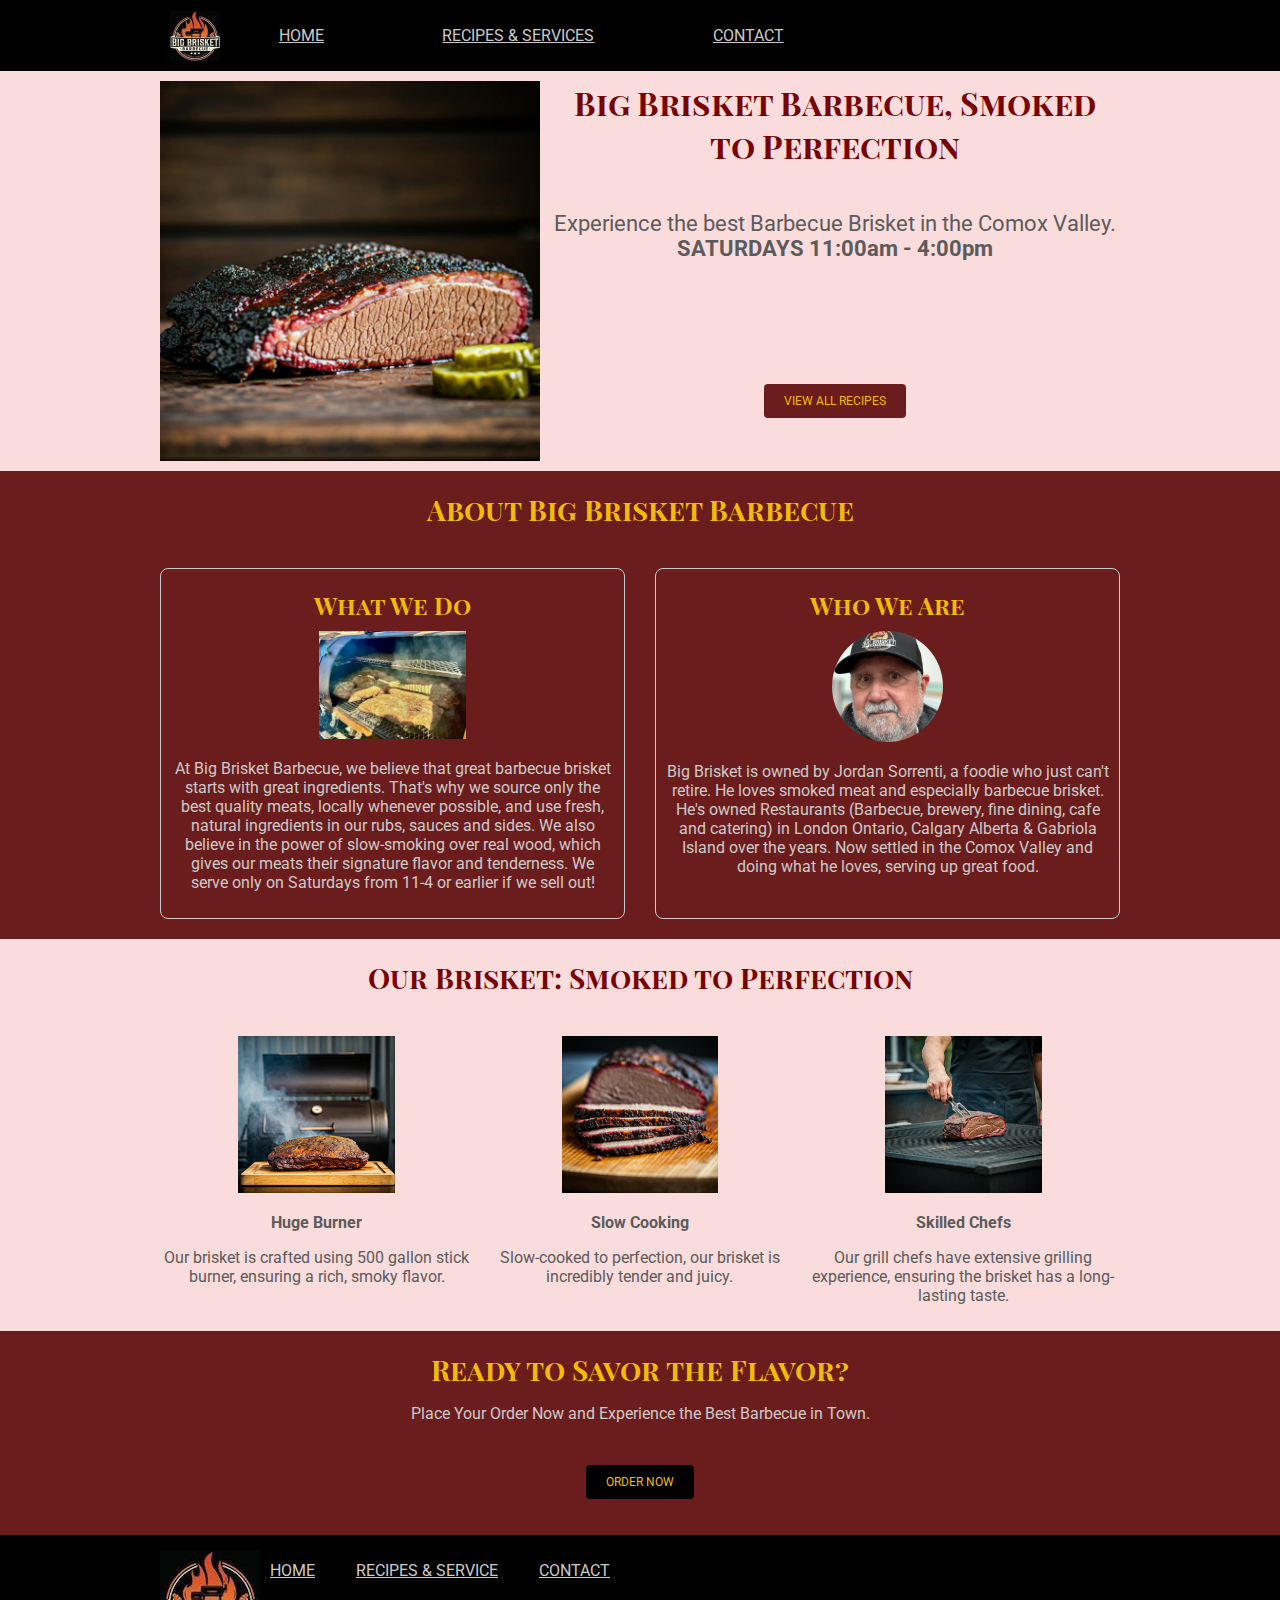
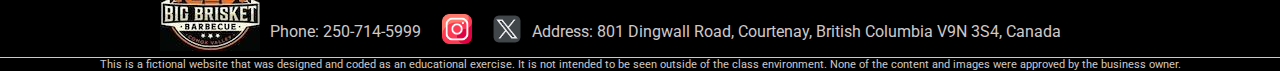
==== commit c205cfdf: "Add content to recipes & service page" ====
--- a/index.html
+++ b/index.html
@@ -4,7 +4,7 @@
 <head>
   <meta charset="UTF-8">
   <meta name="viewport" content="width=device-width, initial-scale=1.0">
-  <title>Project</title>
+  <title>Project - Home</title>
   <link rel="stylesheet" href="style.css">
   <link rel="preconnect" href="https://fonts.googleapis.com">
   <link rel="preconnect" href="https://fonts.gstatic.com" crossorigin>
@@ -34,7 +34,7 @@
     <section class="hero content-width">
       <h1>Big Brisket Barbecue, Smoked to Perfection</h1>
       <p>
-        Experience the best Barbecue Brisket in the Comox Valley. <br>SATURDAYS 11:00am - 4:00pm
+        Experience the best Barbecue Brisket in the Comox Valley. <br><b>SATURDAYS 11:00am - 4:00pm</b>
       </p>
       <img src="./images/hero.jpg" width="100" alt="Big Brisket Barbecue"> <!-- This image is generated by GPT -->
       <a class="button dark-background" href="./recipes-service.html">View All Recipes</a>
--- a/style.css
+++ b/style.css
@@ -12,6 +12,7 @@
     font-size: 1.4rem;
     font-family: "Roboto", sans-serif;
     margin: 0;
+    background-color: #fadcdc;
 }
 
 /*-------- TYPOGRAPHY --------*/
@@ -52,7 +53,7 @@
 }
 
 .dark-background {
-    background-color: brown;
+    background-color: rgb(107, 29, 29);
 }
 
 a.button {    
@@ -166,7 +167,9 @@
 
 .disclaimer {
     border-top: 1px solid;
-    padding: 15px;
+    padding: 0 15px;
+    text-align: center;
+    font-size: 0.7em;
 }
 /*-------- end of FOOTER --------*/
 
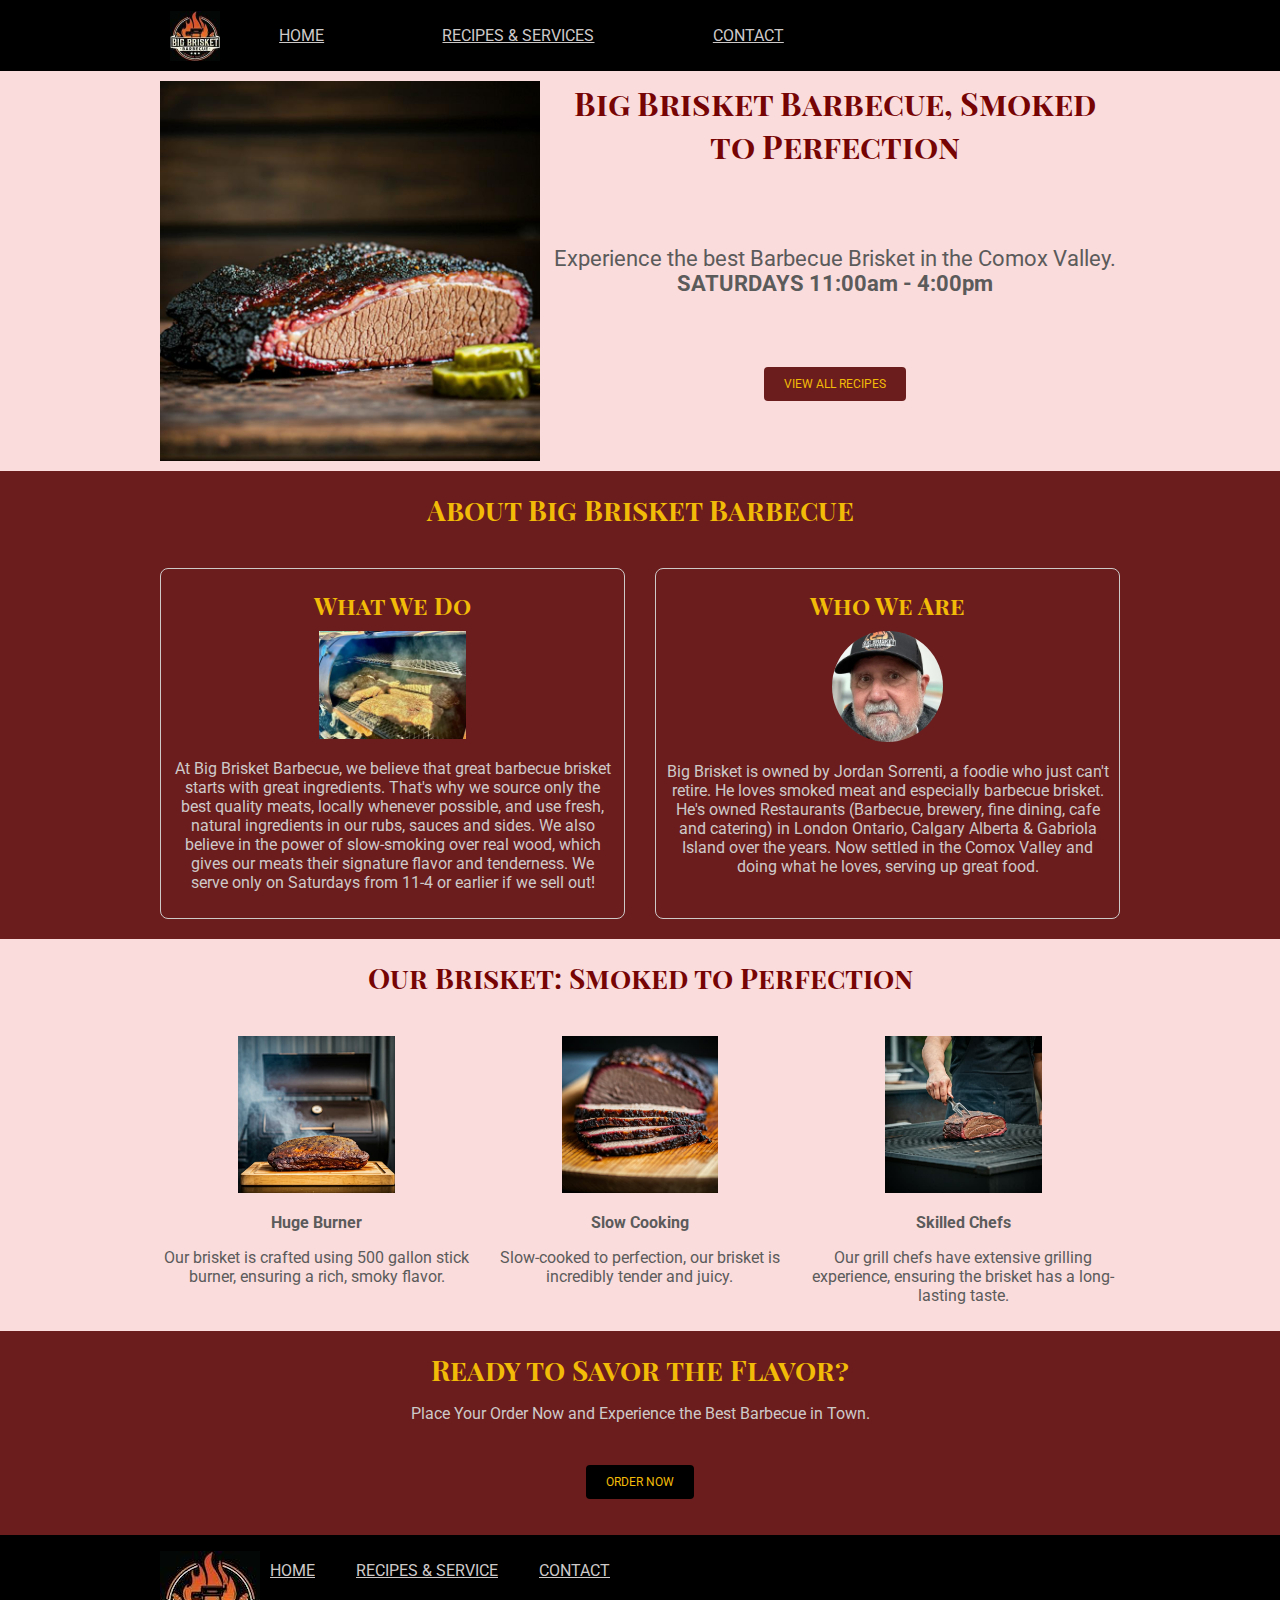
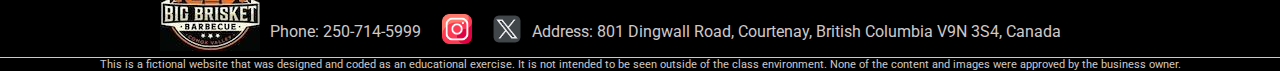
==== commit 47daa7fc: "Replace image in hero section with video" ====
--- a/index.html
+++ b/index.html
@@ -36,7 +36,7 @@
       <p>
         Experience the best Barbecue Brisket in the Comox Valley. <br><b>SATURDAYS 11:00am - 4:00pm</b>
       </p>
-      <img src="./images/hero.jpg" width="100" alt="Big Brisket Barbecue"> <!-- This image is generated by GPT -->
+      <video src="./images/hero.mp4" autoplay loop muted poster="./images/hero.jpg"></video> <!-- video is from internet, only for example here. The image is generated by GPT -->
       <a class="button dark-background" href="./recipes-service.html">View All Recipes</a>
     </section>
     <section class="about-us dark-background">
--- a/style.css
+++ b/style.css
@@ -102,7 +102,7 @@
 /*-------- end of HEADER --------*/
 
 /*-------- HERO SECTION --------*/
-section.hero img {
+section.hero video {
     width: 100%;
 }
 
@@ -219,7 +219,7 @@
   section.hero {
     display: grid;
     grid-template-columns: 2fr 3fr;
-    grid-template-rows: 1fr 1fr 1fr;
+    grid-template-rows: 1fr auto 1fr;
     gap: 10px;
   }
 
@@ -229,9 +229,10 @@
     margin: 0;
   }
 
-  section.hero img {
+  section.hero video {
     grid-column: 1;
     grid-row: 1/4;
+    height: 100%;
   }
 
   section.hero a {
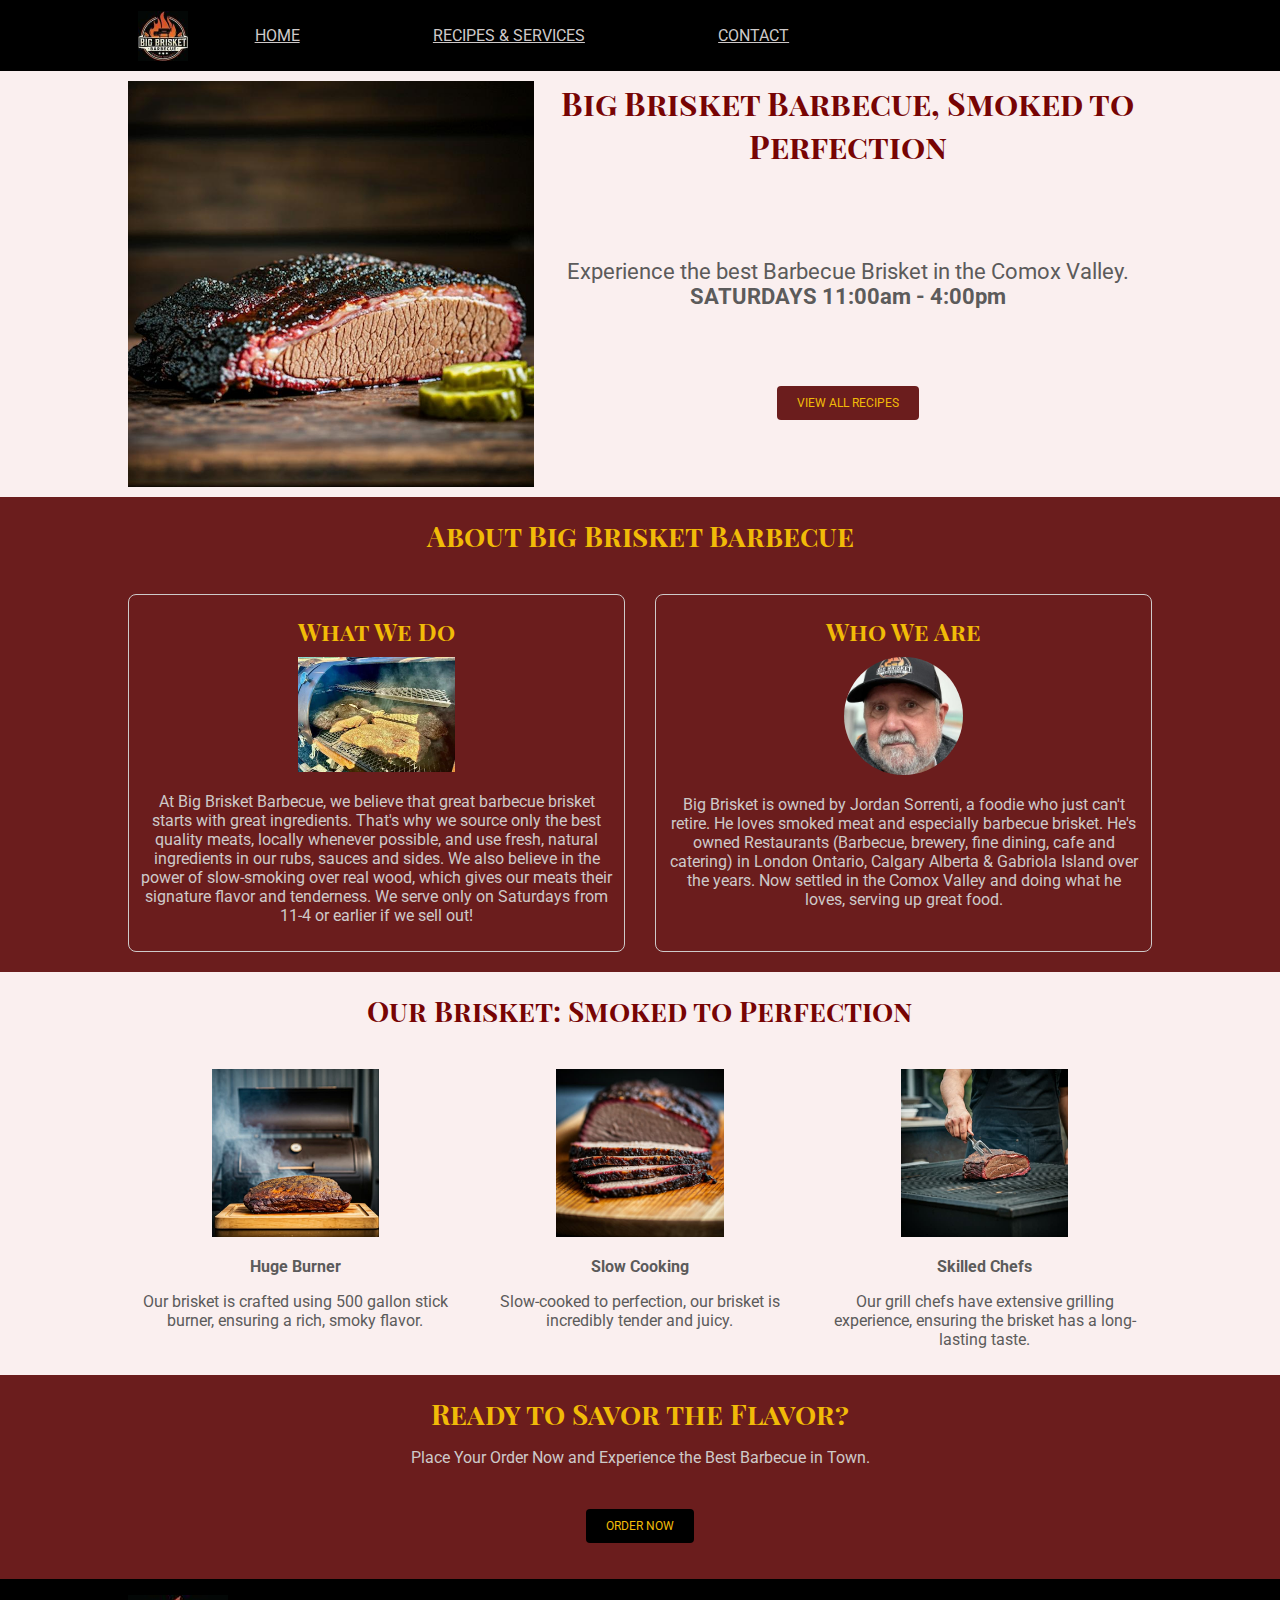
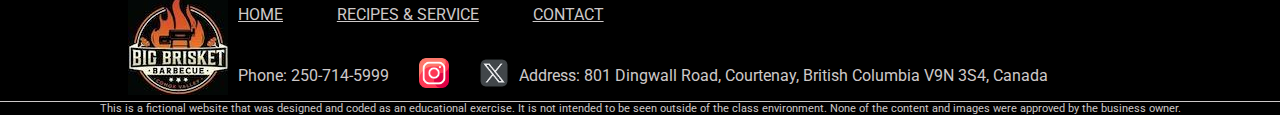
==== commit 1447b429: "Fix issues after validation" ====
--- a/index.html
+++ b/index.html
@@ -19,7 +19,7 @@
 <body>
   <header class="logo-background">
     <div class="content-width">
-      <img src="./images/logo.jpg" width="50" alt="Logo">
+      <img src="./images/logo.jpg" width="50" alt="Big Brisket Barbecue">
       <nav>
         <ul id="nav-items">
           <li><a href="./index.html">Home</a></li>
@@ -77,7 +77,7 @@
         <p>Slow-cooked to perfection, our brisket is incredibly tender and juicy.</p>
       </div>
       <div class="benefits">
-        <img src="./images/skilled-chefs.jpg" width="100" alt="skilled chefs"><!-- This image is generated by GPT -->
+        <img src="./images/skilled-chefs.jpg" width="100" alt="chefs"><!-- This image is generated by GPT -->
         <p><strong>Skilled Chefs</strong></p>
         <p>Our grill chefs have extensive grilling experience, ensuring the brisket has a long-lasting taste.</p>
       </div>
@@ -92,7 +92,7 @@
   </main>
   <footer class="logo-background">
     <div class="content-width">
-      <img class="logo" src="./images/logo.jpg" width="100" alt="Logo">
+      <img class="logo" src="./images/logo.jpg" width="100" alt="Big Brisket Barbecue">
       <nav>
         <ul>
           <li><a href="./index.html">Home</a></li>
@@ -101,7 +101,7 @@
         </ul>
       </nav>
       <div class="container">
-        <p>Phone: <a href="tel: 250-714-5999">250-714-5999</a></p>
+        <p>Phone: <a href="tel:250-714-5999">250-714-5999</a></p>
         <a>
           <!-- This image is downloaded from www.freepik.com -->
           <img src="./images/instagram.png" width="30" alt="Instagram">
--- a/style.css
+++ b/style.css
@@ -12,7 +12,7 @@
     font-size: 1.4rem;
     font-family: "Roboto", sans-serif;
     margin: 0;
-    background-color: #fadcdc;
+    background-color: #faefef;
 }
 
 /*-------- TYPOGRAPHY --------*/
@@ -101,6 +101,7 @@
 }
 /*-------- end of HEADER --------*/
 
+/*======== Home Page ========*/
 /*-------- HERO SECTION --------*/
 section.hero video {
     width: 100%;
@@ -140,7 +141,11 @@
 }
 /*-------- end of BENEFITS SECTION --------*/
 
-/*-------- CALL-TO-ACTION SECTION --------*/
+/*-------- CALL-TO-ACTION SECTION --------*/ /* reused by home page and recipes & service page */
+section.call-to-action {
+  clear: both;
+}
+
 section.call-to-action h2 {
     color: #f1bb08;
 }
@@ -155,6 +160,179 @@
     display: inline-block;
 }
 /*-------- end of CALL-TO-ACTION SECTION --------*/
+/*======== end of Home Page ========*/
+
+/*======== Recipes & Service Page ========*/
+/*-------- RECIPES SECTION --------*/
+div.recipes {
+  background-color: white;
+}
+
+div.recipes::before {
+  content: "";
+  background-image: url("./images/recipes-background.jpg"); /* image is generated by GPT */
+  background-size: 100% 100%;
+  background-attachment: fixed;
+  opacity: 0.2;   /* would impact all child elements if not placed in ::before */
+  position: absolute;
+  top: 0;
+  right: 0;
+  bottom: 0;
+  left: 0;
+}
+
+div.recipes {
+  position: relative;
+  border: 1px solid rgba(255, 255, 255, 0); /* not sure why there would be a gap between header and div if border is set to 0px here */
+}
+
+section.recipes {
+  margin: 0 auto;
+  padding: 0;
+  background-color: white;
+}
+
+section.recipes h1 {
+  color: rgb(107, 29, 29);
+}
+
+section.recipes h2 {
+  color: rgb(101, 232, 236); 
+  margin: 0;
+}
+
+section.recipes h3 {
+  margin: 0;
+  text-align: left;
+}
+
+section.recipes ul.menu {
+  width: 80%;
+  margin: auto;
+  padding: 0;
+}
+
+section.recipes ul.menu>li {
+  padding-bottom: 10px;
+}
+
+section.recipes ul.menu>li:nth-of-type(odd) {
+  background: black;
+}
+
+section.recipes ul.menu>li:nth-of-type(even) {
+  background: rgb(37, 23, 23);
+}
+
+section.recipes ul.menu>li>p {
+  margin: auto;
+  padding: 5px 10px 10px;
+}
+
+section.recipes p {
+  color: white;
+}
+
+section.recipes ul.sub-menu p.description {
+  font-size: 0.75em;
+  text-align: left;
+  width: 80%;
+}
+
+section.recipes ul.sub-menu li {
+  position: relative;
+  width: 80%;
+  margin: auto;
+}
+
+section.recipes p.price {
+  float: right;
+  position: absolute;
+  top: 2px;
+  right: 10px;
+  font-weight: bold;
+  margin: 0;
+  color: rgb(101, 232, 236); 
+}
+/*-------- end of RECIPES SECTION --------*/
+
+/*-------- SERVICE SECTION --------*/
+section.service {
+  clear: both;
+}
+
+section.service h2, h3 {
+  margin: 0;
+}
+
+section.service img {
+  width: 100%;
+}
+/*-------- end of SERVICE SECTION --------*/
+/*======== end of Recipes & Service Page ========*/
+
+/*======== Contact Page ========*/
+section.contact-form form {
+  border: 1px solid #5c5b5b;
+  border-radius: 8px;
+  padding: 30px;
+  display: flex;
+  flex-direction: column;
+}
+
+section.contact-form label {
+  position: relative;
+  margin-bottom: 20px;
+  /* padding-top: 10px; */
+}
+
+section.contact-form input, textarea, button {
+  width: 100%;
+  border-radius: 5px;
+  border: 1px solid grey;
+  padding-left: 5px;
+}
+
+section.contact-form textarea {
+  height: 300px;
+}
+
+section.contact-form input::placeholder, textarea::placeholder{
+  opacity: 0;
+}
+
+section.contact-form span {
+  position: absolute;
+  top: 0;
+  left: 5px;
+  transform:translateY(0px);
+  transition-duration: 500ms;
+}
+
+section.contact-form label:focus-within>span, input:not(:placeholder-shown) + span, textarea:not(:placeholder-shown) + span {
+  color: rgb(107, 29, 29);
+  transform:translateY(-18px);
+}
+
+section.contact-form button {
+  margin: auto;
+  width: auto;
+  padding: 10px 20px;
+  background-color: rgb(107, 29, 29);
+  color: #f1bb08;
+}
+
+section.contact-information p, iframe {
+  text-align: left;
+}
+
+section.contact-information iframe {
+  width: 100%;
+  border: 1px solid #5c5b5b;
+  border-radius: 8px;
+  height: 300px;
+}
+/*======== end of Contact Page ========*/
 
 /*-------- FOOTER --------*/
 footer {
@@ -195,7 +373,7 @@
   }
 
   .content-width {
-    width: 75%;
+    width: 80%;
   }
 
   /*-------- large HEADER --------*/
@@ -215,6 +393,7 @@
   }
   /*-------- end of large HEADER --------*/
 
+  /*======== Home Page of Desktop ========*/
   /*-------- large HERO SECTION --------*/
   section.hero {
     display: grid;
@@ -276,6 +455,51 @@
     grid-column: 1/4;
   }
   /*-------- end of large BENEFITS SECTION --------*/
+  /*======== end of Home Page of Desktop ========*/
+
+  /*======== Recipes & Service Page of Desktop ========*/
+  /*-------- large RECIPES SECTION --------*/
+  section.recipes ul.menu {
+    width: 100%;
+    display: grid;
+    grid-template-columns: auto auto;
+    grid-template-rows: auto auto auto;
+    grid-auto-flow: column;
+    gap: 2px;
+  }
+  section.recipes ul.menu>li {
+    width: 100%;
+  }
+  /*-------- end of RECIPES SECTION --------*/
+
+  /*-------- large SERVICE SECTION --------*/
+  section.service {
+    display: grid;
+    grid-template-columns: 1fr 1fr;
+    grid-template-rows: auto auto;
+    gap: 10px;
+  }
+
+  section.service h2 {
+    grid-column: 1/3;
+  }
+  /*-------- end of large SERVICE SECTION --------*/
+  /*======== end of Recipes & Service Page of Desktop ========*/
+
+  /*======== Contact Page of Desktop ========*/
+  section.contact-information {
+    display: flex;
+  }
+
+  section.contact-information div {
+    width: 50%;
+    padding-right: 15px;
+  }
+
+  section.contact-information iframe {
+    width: 50%;
+  }
+  /*======== end of Contact Page of Desktop ========*/
 
   /*-------- large CALL-TO-ACTION SECTION --------*/
   /* no change */
